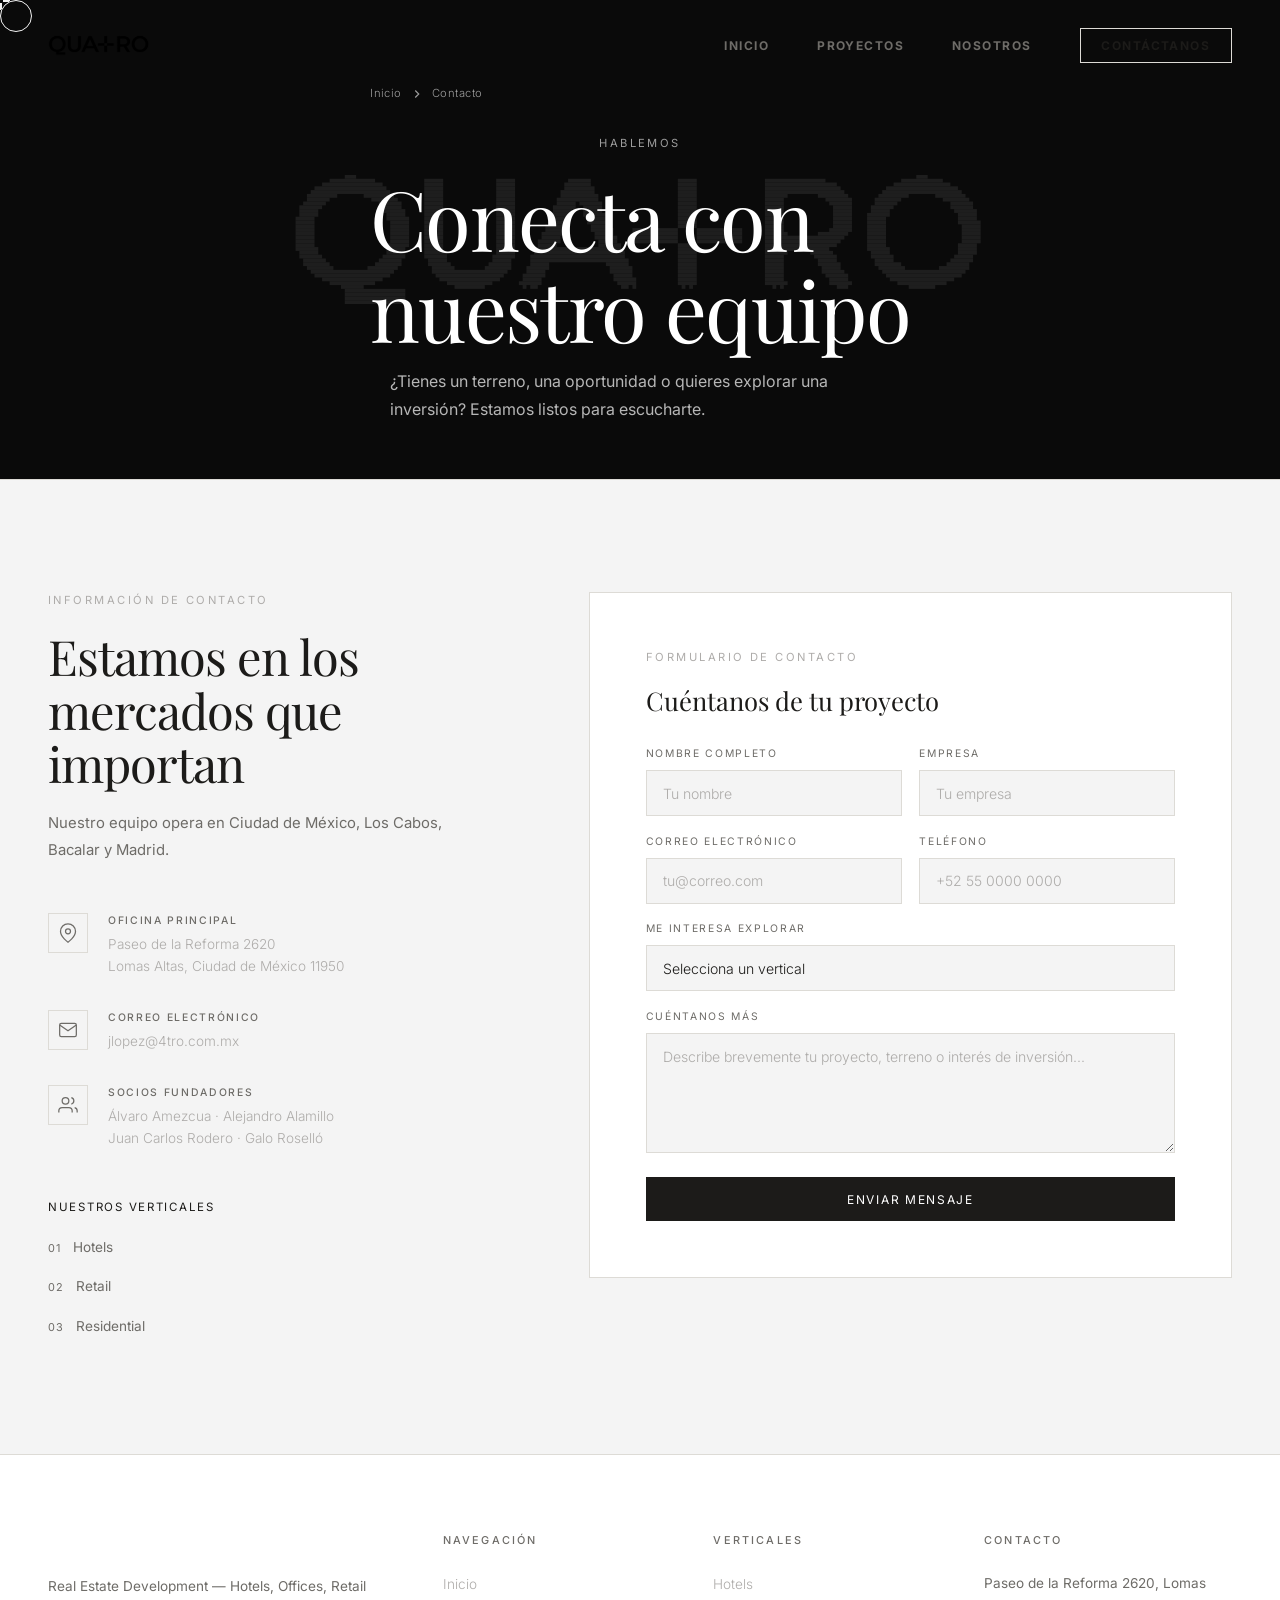
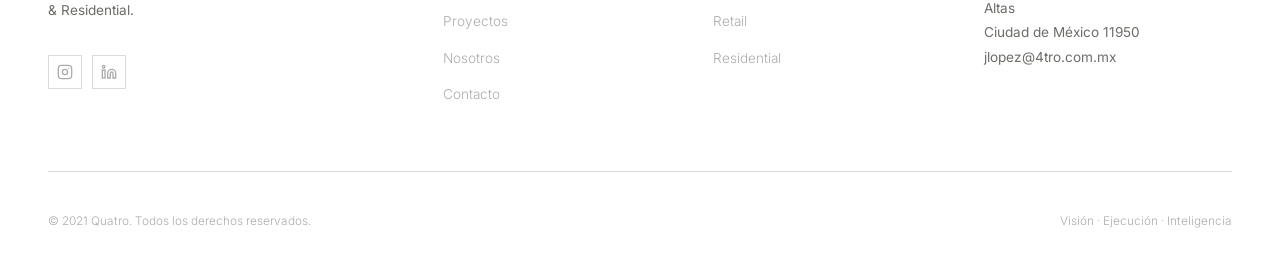
==== contacto.html @ 87e99433 "Footer: © Quatro (sin "Real Estate Development") y año 2021 Co-Authored-By: Claude Sonnet 5 <noreply" ====
<!DOCTYPE html>
<html lang="es">
<head>
  <meta charset="UTF-8" />
  <meta name="viewport" content="width=device-width, initial-scale=1.0" />
  <title>Contacto | Quatro Real Estate Development</title>
  <meta name="description" content="Conecta con el equipo de Quatro para explorar oportunidades de inversión y desarrollo." />
  <link rel="preconnect" href="https://fonts.googleapis.com" />
  <link rel="preconnect" href="https://fonts.gstatic.com" crossorigin />
  <link href="https://fonts.googleapis.com/css2?family=Playfair+Display:ital,wght@0,400;0,700;1,400;1,700&family=Inter:wght@300;400;500;600&display=swap" rel="stylesheet" />
  <link rel="stylesheet" href="css/styles.css" />
</head>
<body>
  <div id="cursor-dot"></div>
  <div id="cursor-ring"></div>
  <div class="progress-bar"></div>

  <nav class="navbar scrolled">
    <div class="container">
      <a href="index.html" class="nav-logo"><img src="images/logo.png" alt="Quatro" class="logo-img" /></a>
      <ul class="nav-links">
        <li><a href="index.html">Inicio</a></li>
        <li><a href="proyectos.html">Proyectos</a></li>
        <li><a href="nosotros.html">Nosotros</a></li>
        <li><a href="contacto.html" class="nav-cta active">Contáctanos</a></li>
      </ul>
      <button class="hamburger" aria-label="Menú"><span></span><span></span><span></span></button>
    </div>
  </nav>

  <div class="page-hero" style="position:relative;padding:0;min-height:480px;display:flex;align-items:flex-end;background:#0a0a0a;">
    <div style="position:absolute;inset:0;z-index:0;display:flex;align-items:center;justify-content:center;">
      <img src="images/logo-vector.svg" alt="" style="width:clamp(18rem,55vw,72rem);height:auto;opacity:0.08;filter:invert(1);" />
    </div>
    <div class="container" style="position:relative;z-index:1;padding-bottom:3.5rem;">
      <div class="breadcrumb">
        <a href="index.html" style="color:rgba(255,255,255,0.6)">Inicio</a>
        <svg width="14" height="14" fill="none" stroke="rgba(255,255,255,0.6)" stroke-width="2" viewBox="0 0 24 24"><polyline points="9 18 15 12 9 6"/></svg>
        <span style="color:rgba(255,255,255,0.6)">Contacto</span>
      </div>
      <span class="section-label" style="display:flex;justify-content:center;color:rgba(255,255,255,0.6)">Hablemos</span>
      <h1 style="color:#fff;">Conecta con<br>nuestro equipo</h1>
      <p style="max-width:500px;margin:0 auto;color:rgba(255,255,255,0.7);">¿Tienes un terreno, una oportunidad o quieres explorar una inversión? Estamos listos para escucharte.</p>
    </div>
  </div>

  <section class="section-pad">
    <div class="container">
      <div class="contact-layout">

        <div class="contact-info reveal-left">
          <span class="section-label">Información de contacto</span>
          <h2>Estamos en los<br>mercados que importan</h2>
          <p>Nuestro equipo opera en Ciudad de México, Los Cabos, Bacalar y Madrid.</p>

          <div class="contact-items">
            <div class="contact-item">
              <div class="contact-icon">
                <svg width="20" height="20" fill="none" stroke="currentColor" stroke-width="1.5" viewBox="0 0 24 24"><path d="M21 10c0 7-9 13-9 13s-9-6-9-13a9 9 0 0118 0z"/><circle cx="12" cy="10" r="3"/></svg>
              </div>
              <div>
                <h5>Oficina principal</h5>
                <p>Paseo de la Reforma 2620<br>Lomas Altas, Ciudad de México 11950</p>
              </div>
            </div>
            <div class="contact-item">
              <div class="contact-icon">
                <svg width="20" height="20" fill="none" stroke="currentColor" stroke-width="1.5" viewBox="0 0 24 24"><path d="M4 4h16c1.1 0 2 .9 2 2v12c0 1.1-.9 2-2 2H4c-1.1 0-2-.9-2-2V6c0-1.1.9-2 2-2z"/><polyline points="22,6 12,13 2,6"/></svg>
              </div>
              <div>
                <h5>Correo electrónico</h5>
                <p>jlopez@4tro.com.mx</p>
              </div>
            </div>
            <div class="contact-item">
              <div class="contact-icon">
                <svg width="20" height="20" fill="none" stroke="currentColor" stroke-width="1.5" viewBox="0 0 24 24"><path d="M17 21v-2a4 4 0 00-4-4H5a4 4 0 00-4 4v2"/><circle cx="9" cy="7" r="4"/><path d="M23 21v-2a4 4 0 00-3-3.87"/><path d="M16 3.13a4 4 0 010 7.75"/></svg>
              </div>
              <div>
                <h5>Socios fundadores</h5>
                <p>Álvaro Amezcua · Alejandro Alamillo<br>Juan Carlos Rodero · Galo Roselló</p>
              </div>
            </div>
          </div>

          <div style="margin-top:3rem;">
            <p style="font-size:0.72rem;letter-spacing:0.15em;text-transform:uppercase;color:var(--gold);margin-bottom:1rem;">Nuestros verticales</p>
            <div style="display:flex;flex-direction:column;gap:0.5rem;">
              <div style="font-size:0.85rem;color:var(--text-2);padding:0.3rem 0;"><span style="color:var(--gold);font-size:0.68rem;letter-spacing:0.1em;text-transform:uppercase;margin-right:0.75rem;">01</span>Hotels</div>
              <div style="font-size:0.85rem;color:var(--text-2);padding:0.3rem 0;"><span style="color:var(--gold);font-size:0.68rem;letter-spacing:0.1em;text-transform:uppercase;margin-right:0.75rem;">02</span>Retail</div>
              <div style="font-size:0.85rem;color:var(--text-2);padding:0.3rem 0;"><span style="color:var(--gold);font-size:0.68rem;letter-spacing:0.1em;text-transform:uppercase;margin-right:0.75rem;">03</span>Residential</div>
            </div>
          </div>
        </div>

        <div class="contact-form-wrap reveal">
          <span class="section-label">Formulario de contacto</span>
          <h3 style="margin-bottom:2rem;">Cuéntanos de tu proyecto</h3>
          <form id="contactForm">
            <div class="form-grid">
              <div class="form-group">
                <label for="nombre">Nombre completo</label>
                <input type="text" id="nombre" name="nombre" placeholder="Tu nombre" required />
              </div>
              <div class="form-group">
                <label for="empresa">Empresa</label>
                <input type="text" id="empresa" name="empresa" placeholder="Tu empresa" />
              </div>
              <div class="form-group">
                <label for="email">Correo electrónico</label>
                <input type="email" id="email" name="email" placeholder="tu@correo.com" required />
              </div>
              <div class="form-group">
                <label for="telefono">Teléfono</label>
                <input type="tel" id="telefono" name="telefono" placeholder="+52 55 0000 0000" />
              </div>
              <div class="form-group full">
                <label for="interes">Me interesa explorar</label>
                <select id="interes" name="interes">
                  <option value="" disabled selected>Selecciona un vertical</option>
                  <option value="hotels">Hotels</option>
                  <option value="offices">Offices</option>
                  <option value="retail">Retail</option>
                  <option value="residential">Residential</option>
                  <option value="inversion">Inversión / Co-inversión</option>
                  <option value="terreno">Tengo un terreno</option>
                  <option value="otro">Otro</option>
                </select>
              </div>
              <div class="form-group full">
                <label for="mensaje">Cuéntanos más</label>
                <textarea id="mensaje" name="mensaje" placeholder="Describe brevemente tu proyecto, terreno o interés de inversión..." rows="5"></textarea>
              </div>
            </div>
            <div class="form-submit">
              <button type="submit" class="btn btn-primary" style="width:100%;justify-content:center;display:flex;">Enviar mensaje</button>
            </div>
            <div class="success-msg">✓ Mensaje enviado. Nuestro equipo te contactará pronto.</div>
          </form>
        </div>

      </div>
    </div>
  </section>

  <footer class="footer">
    <div class="container">
      <div class="footer-grid">
        <div class="footer-brand">
          <div class="nav-logo"><img src="images/logo.png" alt="Quatro" class="logo-img logo-img--footer" /></div>
          <p>Real Estate Development — Hotels, Offices, Retail &amp; Residential.</p>
          <div class="footer-social">
            <a href="#" class="social-btn" aria-label="Instagram"><svg width="16" height="16" fill="none" stroke="currentColor" stroke-width="2" viewBox="0 0 24 24"><rect x="2" y="2" width="20" height="20" rx="5"/><circle cx="12" cy="12" r="4"/><circle cx="17.5" cy="6.5" r="1" fill="currentColor" stroke="none"/></svg></a>
            <a href="#" class="social-btn" aria-label="LinkedIn"><svg width="16" height="16" fill="none" stroke="currentColor" stroke-width="2" viewBox="0 0 24 24"><path d="M16 8a6 6 0 016 6v7h-4v-7a2 2 0 00-4 0v7h-4v-7a6 6 0 016-6z"/><rect x="2" y="9" width="4" height="12"/><circle cx="4" cy="4" r="2"/></svg></a>
          </div>
        </div>
        <div class="footer-col">
          <h4>Navegación</h4>
          <ul>
            <li><a href="index.html">Inicio</a></li>
            <li><a href="proyectos.html">Proyectos</a></li>
            <li><a href="nosotros.html">Nosotros</a></li>
            <li><a href="contacto.html">Contacto</a></li>
          </ul>
        </div>
        <div class="footer-col">
          <h4>Verticales</h4>
          <ul>
            <li><a href="proyectos.html">Hotels</a></li>
            <li><a href="proyectos.html">Retail</a></li>
            <li><a href="proyectos.html">Residential</a></li>
          </ul>
        </div>
        <div class="footer-col">
          <h4>Contacto</h4>
          <p style="font-size:0.85rem;color:var(--text-2);line-height:1.8;">Paseo de la Reforma 2620, Lomas Altas<br>Ciudad de México 11950<br>jlopez@4tro.com.mx</p>
        </div>
      </div>
      <div class="footer-bottom">
        <span>© 2021 Quatro. Todos los derechos reservados.</span>
        <span>Visión · Ejecución · Inteligencia</span>
      </div>
    </div>
  </footer>

  <script src="js/main.js?v=1782406433"></script>
</body>
</html>
---- css/styles.css ----
/* ===== RESET ===== */
*, *::before, *::after { box-sizing: border-box; margin: 0; padding: 0; }
html { scroll-behavior: smooth; font-size: 16px; }

:root {
  --bg:       #F4F4F4;
  --bg-2:     #EBEBEB;
  --bg-3:     #E0E0E0;
  --text:     #1C1B19;
  --text-2:   #6E6C68;
  --text-3:   #AEACAA;
  --accent:   #1C1B19;
  --border:   #DDDBD6;
  --white:    #FFFFFF;
  --black:    #111110;
  --font-s:   'Inter', system-ui, sans-serif;
  --font-h:   'Playfair Display', Georgia, serif;
  --ease:     cubic-bezier(0.16, 1, 0.3, 1);
  --t:        0.6s;
}

body {
  font-family: var(--font-s);
  background: var(--bg);
  color: var(--text);
  line-height: 1.6;
  overflow-x: hidden;
  cursor: none;
}

a { color: inherit; text-decoration: none; }
img { max-width: 100%; display: block; object-fit: cover; }
ul { list-style: none; }
button { cursor: none; font-family: var(--font-s); }

/* ===== CUSTOM CURSOR ===== */
#cursor-dot {
  position: fixed; z-index: 10001; pointer-events: none;
  width: 20px; height: 20px; border-radius: 0;
  background: transparent;
  mix-blend-mode: difference;
  transform: translate(-50%,-50%);
  background-image: url("data:image/svg+xml,%3Csvg xmlns='http://www.w3.org/2000/svg' viewBox='0 0 20 20'%3E%3Crect x='8' y='0' width='4' height='7' fill='white'/%3E%3Crect x='8' y='13' width='4' height='7' fill='white'/%3E%3Crect x='0' y='8' width='7' height='4' fill='white'/%3E%3Crect x='13' y='8' width='7' height='4' fill='white'/%3E%3C/svg%3E");
  background-size: 100% 100%;
  transition: width 0.3s var(--ease), height 0.3s var(--ease);
}
#cursor-ring {
  position: fixed; z-index: 10000; pointer-events: none;
  width: 32px; height: 32px; border-radius: 50%;
  border: 1px solid #fff;
  mix-blend-mode: difference;
  transform: translate(-50%,-50%);
  transition: width 0.4s var(--ease), height 0.4s var(--ease), opacity 0.3s;
}
#cursor-ring.expand { width: 52px; height: 52px; opacity: 0.5; }

/* ===== TYPOGRAPHY ===== */
h1,h2,h3,h4 {
  font-family: var(--font-h);
  font-weight: 400;
  line-height: 1.1;
}
h1 { font-size: clamp(2.8rem, 6.5vw, 6rem); letter-spacing: -0.02em; }
h2 { font-size: clamp(1.9rem, 3.8vw, 3.2rem); letter-spacing: -0.02em; }
h3 { font-size: clamp(1.2rem, 2.2vw, 1.8rem); }
h4 { font-size: 1.1rem; }

.section-label {
  display: block;
  font-size: 0.7rem; font-weight: 400;
  letter-spacing: 0.22em; text-transform: uppercase;
  color: var(--text-3);
  margin-bottom: 1.2rem;
}

/* ===== LAYOUT ===== */
.container { max-width: 1320px; margin: 0 auto; padding: 0 3rem; }

/* ===== SCROLL REVEAL ===== */
.reveal {
  opacity: 0; transform: translateY(32px);
  transition: opacity 1s var(--ease), transform 1s var(--ease);
}
.reveal.visible { opacity: 1; transform: none; }
.reveal-delay-1 { transition-delay: 0.12s; }
.reveal-delay-2 { transition-delay: 0.22s; }
.reveal-delay-3 { transition-delay: 0.32s; }
.reveal-delay-4 { transition-delay: 0.44s; }
.reveal-left {
  opacity: 0; transform: translateX(-32px);
  transition: opacity 1s var(--ease), transform 1s var(--ease);
}
.reveal-left.visible { opacity: 1; transform: none; }

/* ===== PROGRESS BAR ===== */
.progress-bar {
  position: fixed; top: 0; left: 0; right: 0; z-index: 9997;
  height: 1px; background: var(--text-3);
  transform-origin: left; transform: scaleX(0);
  transition: transform 0.1s;
}

/* ===== BUTTONS ===== */
.btn {
  display: inline-flex; align-items: center; gap: 0.6rem;
  padding: 0.85rem 2rem; font-size: 0.75rem; font-weight: 400;
  letter-spacing: 0.14em; text-transform: uppercase;
  border: 1px solid transparent; transition: all 0.35s var(--ease);
  position: relative; overflow: hidden;
}
.btn::before {
  content: ''; position: absolute; inset: 0;
  background: var(--text); transform: translateY(101%);
  transition: transform 0.4s var(--ease);
}
.btn span, .btn svg { position: relative; z-index: 1; }

.btn-primary {
  background: var(--text); color: var(--white);
  border-color: var(--text);
}
.btn-primary::before { background: var(--black); }
.btn-primary:hover { color: var(--white); }
.btn-primary:hover::before { transform: translateY(0); }

.btn-outline {
  background: transparent; color: var(--text);
  border-color: var(--border);
}
.btn-outline::before { background: var(--text); }
.btn-outline:hover { color: var(--white); border-color: var(--text); }
.btn-outline:hover::before { transform: translateY(0); }

.btn-ghost {
  background: transparent; color: var(--text-2);
  border: none; padding: 0; letter-spacing: 0.08em;
}
.btn-ghost::before { display: none; }
.btn-ghost:hover { color: var(--text); }

.btn-white {
  background: var(--white); color: var(--text); border-color: var(--white);
}
.btn-white::before { background: var(--bg-2); }
.btn-white:hover { color: var(--text); }
.btn-white:hover::before { transform: translateY(0); }

.btn-outline-white {
  background: transparent; color: var(--white);
  border: 1px solid rgba(255,255,255,0.25);
}
.btn-outline-white::before { background: rgba(255,255,255,0.08); }
.btn-outline-white:hover { color: var(--white); }
.btn-outline-white:hover::before { transform: translateY(0); }

/* ===== NAVBAR ===== */
.navbar {
  position: fixed; top: 0; left: 0; right: 0; z-index: 1000;
  padding: 2rem 0;
  transition: padding 0.4s var(--ease), background 0.4s, border-color 0.4s;
  border-bottom: 1px solid transparent;
}
.navbar.scrolled {
  padding: 1.1rem 0;
  background: rgba(245,244,242,0.94);
  backdrop-filter: blur(24px);
  -webkit-backdrop-filter: blur(24px);
  border-bottom-color: var(--border);
}
.navbar .container { display: flex; align-items: center; justify-content: space-between; }

.nav-logo {
  font-family: var(--font-h);
  font-size: 1.35rem; font-weight: 400;
  letter-spacing: 0.12em; color: var(--text);
}
.nav-logo span { font-weight: 300; }
.logo-img { height: 22px; width: auto; display: block; }
.logo-img--footer { filter: invert(1); height: 20px; }

.nav-links { display: flex; align-items: center; gap: 3rem; }
.nav-links a {
  font-size: 0.75rem; font-weight: 700; letter-spacing: 0.12em;
  text-transform: uppercase; color: var(--text-2);
  transition: color 0.3s; position: relative;
}
.nav-links a::after {
  content: ''; position: absolute; bottom: -3px; left: 0;
  width: 0; height: 1px; background: var(--text);
  transition: width 0.35s var(--ease);
}
.nav-links a:hover, .nav-links a.active { color: var(--text); }
.nav-links a:hover::after, .nav-links a.active::after { width: 100%; }

.nav-cta {
  font-size: 0.7rem; font-weight: 400; letter-spacing: 0.14em;
  text-transform: uppercase; color: var(--text);
  border: 1px solid var(--border); padding: 0.55rem 1.3rem;
  transition: all 0.3s var(--ease);
}
.nav-cta:hover { background: var(--text); color: var(--white); border-color: var(--text); }
.nav-cta::after { display: none; }

.hamburger { display: none; flex-direction: column; gap: 5px; cursor: none; padding: 4px; background: none; border: none; }
.hamburger span { display: block; width: 22px; height: 1px; background: var(--text); transition: 0.3s; }
.hamburger.open span:nth-child(1) { transform: translateY(6px) rotate(45deg); }
.hamburger.open span:nth-child(2) { opacity: 0; }
.hamburger.open span:nth-child(3) { transform: translateY(-6px) rotate(-45deg); }

/* ===== HERO ===== */
.hero {
  min-height: 100vh; position: relative; overflow: hidden;
  display: flex; align-items: flex-end;
  padding-bottom: 5rem;
}
.hero-media {
  position: absolute; inset: 0; z-index: 0;
}
.hero-media img {
  width: 100%; height: 100%; object-fit: cover;
  transform: scale(1.05);
}
.hero-overlay {
  position: absolute; inset: 0; z-index: 1;
  background: linear-gradient(
    to bottom,
    rgba(245,244,242,0.1) 0%,
    rgba(245,244,242,0.45) 55%,
    rgba(245,244,242,0.96) 100%
  );
}
.hero-content {
  position: relative; z-index: 2;
  padding-top: 9rem;
}
.hero-label {
  font-size: 0.7rem; letter-spacing: 0.22em; text-transform: uppercase;
  color: var(--text-2); margin-bottom: 2rem; display: block;
}
.hero-title { max-width: 880px; margin-bottom: 2rem; }
.hero-title em { font-style: italic; font-weight: 300; color: var(--text-2); }
.hero-sub { color: var(--text-2); font-size: 0.92rem; margin-bottom: 2.5rem; line-height: 1.7; }
.hero-actions { display: flex; gap: 1rem; }

.hero-scroll-hint {
  position: absolute; bottom: 2.5rem; left: 50%; transform: translateX(-50%);
  z-index: 2; display: flex; flex-direction: column; align-items: center; gap: 0.6rem;
  color: var(--text-3); font-size: 0.62rem; letter-spacing: 0.2em; text-transform: uppercase;
}
.scroll-line {
  width: 1px; height: 44px;
  background: linear-gradient(to bottom, var(--text-3), transparent);
  animation: scrollPulse 2.5s ease-in-out infinite;
}
@keyframes scrollPulse {
  0%,100% { opacity:1; transform: scaleY(1) translateY(0); transform-origin: top; }
  50% { opacity:0.25; transform: scaleY(0.4) translateY(0); transform-origin: top; }
}

/* ===== STATS STRIP ===== */
.stats-strip {
  border-top: 1px solid var(--border);
  border-bottom: 1px solid var(--border);
  background: var(--white);
}
.stats-grid {
  display: grid; grid-template-columns: repeat(4,1fr);
}
.stat-block {
  padding: 2.75rem 2.5rem;
  border-right: 1px solid var(--border);
  transition: background 0.4s;
}
.stat-block:last-child { border-right: none; }
.stat-block:hover { background: var(--bg); }
.stat-num {
  font-family: var(--font-h);
  font-size: clamp(2.2rem, 3.5vw, 3.5rem);
  font-weight: 300; line-height: 1;
  color: var(--text); margin-bottom: 0.4rem;
  display: block;
}
.stat-label { font-size: 0.72rem; color: var(--text-3); letter-spacing: 0.06em; font-weight: 300; }

/* ===== SECTION HELPERS ===== */
.section-pad { padding: 7rem 0; }
.section-dark { background: var(--black); }
.section-dark .section-label { color: rgba(255,255,255,0.3); }
.section-dark h2 { color: var(--white); }
.section-dark p { color: rgba(255,255,255,0.55); }
.section-header { margin-bottom: 4.5rem; }
.section-header h2 { margin-top: 0.5rem; }
.section-header p { color: var(--text-2); max-width: 500px; margin-top: 1rem; font-size: 0.95rem; line-height: 1.75; }

/* ===== PROJECT FEATURED ===== */
.project-featured {
  display: grid; grid-template-columns: 1fr 1fr;
  border: 1px solid var(--border);
}
.project-featured-img {
  aspect-ratio: 4/3; overflow: hidden;
}
.project-featured-img img {
  width: 100%; height: 100%; object-fit: cover;
  transition: transform 0.9s var(--ease);
}
.project-featured:hover .project-featured-img img { transform: scale(1.04); }
.project-featured-info {
  padding: 4rem; background: var(--white);
  display: flex; flex-direction: column; justify-content: space-between;
}

/* ===== PROJECT GRID ===== */
.project-grid {
  display: grid; grid-template-columns: repeat(3,1fr);
  gap: 1px; background: var(--border);
  margin-top: 1px;
}
.project-card { overflow: hidden; background: var(--white); }
.project-card-img { overflow: hidden; aspect-ratio: 4/3; }
.project-card-img img {
  width: 100%; height: 100%; object-fit: cover;
  transition: transform 0.7s var(--ease);
  filter: brightness(0.95);
}
.project-card:hover .project-card-img img { transform: scale(1.06); filter: brightness(1); }
.project-card-info {
  padding: 1.5rem 1.75rem; border-top: 1px solid var(--border); background: var(--white);
}
.project-card-info h4 { font-size: 1rem; margin-bottom: 0.3rem; font-weight: 400; }
.project-card-info p { color: var(--text-2); font-size: 0.82rem; line-height: 1.6; margin-top: 0.3rem; }

/* ===== PROJ TAGS & META ===== */
.proj-tag {
  display: inline-block;
  font-size: 0.62rem; letter-spacing: 0.16em; text-transform: uppercase;
  color: var(--text-3); margin-bottom: 0.6rem;
}
.proj-meta {
  display: flex; align-items: center; gap: 0.5rem;
  font-size: 0.78rem; color: var(--text-3); margin-top: 0.75rem;
  font-weight: 300;
}

/* ===== LEGACY LAYOUT ===== */
.legacy-layout {
  display: grid; grid-template-columns: 1fr 1fr; gap: 7rem; align-items: center;
}
.legacy-text .section-label { margin-bottom: 1rem; }
.legacy-text h2 { margin-bottom: 1.75rem; }
.legacy-text p { color: var(--text-2); line-height: 1.85; font-size: 0.95rem; }
.legacy-image img { width: 100%; aspect-ratio: 4/3; object-fit: cover; }

/* ===== LEGACY CARDS (projects page) ===== */
.legacy-cards {
  display: grid; grid-template-columns: repeat(3,1fr);
  gap: 1px; background: rgba(255,255,255,0.06); margin-top: 4rem;
}
.legacy-card {
  background: var(--black); padding: 3rem 2.5rem;
  display: flex; gap: 2rem;
  transition: background 0.3s;
}
.legacy-card:hover { background: #191816; }
.legacy-card-num {
  font-family: var(--font-h); font-size: 3rem; font-weight: 300;
  color: rgba(255,255,255,0.12); line-height: 1; flex-shrink: 0;
}
.legacy-card-info h4 { color: var(--white); font-size: 1rem; margin-bottom: 0.4rem; font-weight: 400; }
.legacy-card-info p { color: rgba(255,255,255,0.45); font-size: 0.82rem; line-height: 1.7; }

/* ===== PILLARS ===== */
.pillars-grid { display: grid; grid-template-columns: repeat(3,1fr); gap: 1px; background: rgba(255,255,255,0.07); }
.pillar-card {
  padding: 2.75rem 2rem; background: var(--black);
  transition: background 0.3s;
  display: flex; flex-direction: column;
}
.pillar-card--img { padding: 0; overflow: hidden; }
.pillar-card--img .pillar-img { height: 200px; overflow: hidden; flex-shrink: 0; }
.pillar-card--img .pillar-img img { width: 100%; height: 100%; object-fit: cover; filter: brightness(0.75); display: block; }
.pillar-card--img .pillar-body { padding: 2rem 2rem 1.5rem; display: flex; flex-direction: column; flex: 1; }
.pillar-card:hover { background: #181715; }
.pillar-num {
  font-family: var(--font-h); font-size: 0.72rem;
  color: rgba(255,255,255,0.28); margin-bottom: 2rem;
  letter-spacing: 0.1em; font-weight: 300;
}
.pillar-card h3 { font-size: 1.1rem; margin-bottom: 0.75rem; color: var(--white); font-weight: 400; }
.pillar-card p { color: rgba(255,255,255,0.45); font-size: 0.85rem; line-height: 1.75; }
.pillar-arrow { color: rgba(255,255,255,0.2); font-size: 1rem; margin-top: auto; padding-top: 2rem; }
.pillar-project-name { font-size: 0.78rem; color: rgba(255,255,255,0.4); margin-bottom: 0.5rem; letter-spacing: 0.04em; }

/* ===== CTA SECTION ===== */
.cta-section {
  background: var(--text); padding: 8rem 0;
  position: relative; overflow: hidden;
}
.cta-watermark {
  position: absolute; top: 50%; left: 50%; transform: translate(-50%,-50%);
  pointer-events: none; line-height: 0;
}
.cta-watermark img {
  width: clamp(22rem, 70vw, 90rem); height: auto;
  opacity: 0.07; filter: invert(1);
}

/* ===== FOOTER ===== */
footer { background: var(--white); border-top: 1px solid var(--border); padding: 5rem 0 3rem; }
.footer-grid {
  display: grid; grid-template-columns: 1.6fr 1fr 1fr 1.2fr;
  gap: 4rem; padding-bottom: 4rem; border-bottom: 1px solid var(--border); margin-bottom: 2.5rem;
}
.footer-brand .nav-logo { margin-bottom: 1.25rem; display: block; }
.footer-brand p { color: var(--text-2); font-size: 0.85rem; line-height: 1.75; }
.footer-social { display: flex; gap: 0.6rem; margin-top: 2rem; }
.social-btn {
  width: 34px; height: 34px; border: 1px solid var(--border);
  display: flex; align-items: center; justify-content: center;
  color: var(--text-3); transition: all 0.3s; text-decoration: none;
}
.social-btn:hover { border-color: var(--text); color: var(--text); }
.footer-col h4 {
  font-size: 0.68rem; letter-spacing: 0.2em; text-transform: uppercase;
  color: var(--text-2); margin-bottom: 1.5rem; font-family: var(--font-s); font-weight: 500;
}
.footer-col ul { display: flex; flex-direction: column; gap: 0.7rem; }
.footer-col ul a { font-size: 0.85rem; color: var(--text-3); transition: color 0.25s; font-weight: 300; }
.footer-col ul a:hover { color: var(--text); }
.footer-bottom {
  display: flex; justify-content: space-between; align-items: center;
  font-size: 0.74rem; color: var(--text-3); font-weight: 300;
}

/* ===== PAGE HERO (inner pages) ===== */
.page-hero {
  padding: 11rem 0 5.5rem;
  background: var(--bg); position: relative; overflow: hidden;
  border-bottom: 1px solid var(--border);
}
.page-hero::before {
  content: attr(data-title);
  position: absolute; right: 2rem; bottom: -0.8rem;
  font-family: var(--font-h); font-size: 13vw; font-weight: 300;
  color: var(--border); white-space: nowrap; pointer-events: none;
  line-height: 1; letter-spacing: -0.03em;
}
.page-hero h1 { max-width: 700px; margin-bottom: 0.75rem; }
.page-hero p { color: var(--text-2); font-size: 1rem; max-width: 480px; margin-top: 1.25rem; line-height: 1.75; }
.breadcrumb {
  display: flex; align-items: center; gap: 0.5rem;
  font-size: 0.7rem; color: var(--text-3); margin-bottom: 2rem; letter-spacing: 0.04em; font-weight: 300;
}
.breadcrumb a { color: var(--text-2); }
.breadcrumb a:hover { color: var(--text); }

/* ===== FILTER BAR ===== */
.filter-bar { padding: 1.75rem 0; border-bottom: 1px solid var(--border); background: var(--white); }
.filter-btn {
  padding: 0.4rem 1rem; border: none;
  background: transparent; color: var(--text-3);
  font-size: 0.7rem; letter-spacing: 0.14em; text-transform: uppercase;
  transition: all 0.3s; font-family: var(--font-s); cursor: none; font-weight: 400;
}
.filter-btn:hover { color: var(--text-2); }
.filter-btn.active { color: var(--text); border-bottom: 1px solid var(--text); }

/* ===== PROJECT ROW (projects page) ===== */
.proj-row {
  display: grid; grid-template-columns: 1fr 1fr; gap: 6rem;
  align-items: center; padding: 6rem 0; border-bottom: 1px solid var(--border);
}
.proj-row:last-child { border-bottom: none; }
.proj-row-reverse { direction: rtl; }
.proj-row-reverse > * { direction: ltr; }
.proj-row-img { overflow: hidden; }
.proj-row-img img { width: 100%; aspect-ratio: 4/3; object-fit: cover; transition: transform 0.9s var(--ease); }
.proj-row:hover .proj-row-img img { transform: scale(1.03); }
.proj-row-info h2 { margin-bottom: 1rem; }
.proj-row-info p { color: var(--text-2); line-height: 1.85; font-size: 0.93rem; }

/* ===== PROJECT ENTRY LIST (new scroll layout) ===== */
.projects-list { display: flex; flex-direction: column; }
.project-entry {
  display: grid; grid-template-columns: 1fr 1fr;
  min-height: 520px; cursor: pointer; position: relative;
  overflow: hidden;
  border-bottom: 1px solid var(--border);
  transition: background 0.4s;
}
.project-entry:nth-child(even) { direction: rtl; }
.project-entry:nth-child(even) > * { direction: ltr; }
.project-entry-img {
  overflow: hidden; position: relative;
}
.project-entry-img img {
  width: 100%; height: 100%; object-fit: cover;
  transition: transform 1s var(--ease), filter 0.6s;
  filter: brightness(0.93);
}
.project-entry:hover .project-entry-img img { transform: scale(1.05); filter: brightness(1); }
.project-entry-overlay {
  position: absolute; inset: 0;
  background: rgba(28,27,25,0); transition: background 0.4s;
  display: flex; align-items: flex-end; padding: 2.5rem;
}
.project-entry:hover .project-entry-overlay { background: rgba(28,27,25,0.18); }
.project-entry-num {
  position: absolute; top: 1.75rem; left: 2rem;
  font-family: var(--font-h); font-size: 0.7rem; font-weight: 300;
  color: rgba(255,255,255,0.55); letter-spacing: 0.12em; z-index: 2;
}
.project-entry-info {
  display: flex; flex-direction: column; justify-content: center;
  padding: 4rem 5rem; background: var(--white);
  transition: background 0.3s;
}
.project-entry:hover .project-entry-info { background: var(--bg); }
.project-entry-info h2 {
  font-size: clamp(1.6rem, 2.8vw, 2.6rem);
  margin: 0.5rem 0 1.1rem; font-weight: 400;
}
.project-entry-info p { color: var(--text-2); font-size: 0.9rem; line-height: 1.8; max-width: 380px; }
.project-entry-cta {
  margin-top: 2rem; display: inline-flex; align-items: center; gap: 0.6rem;
  font-size: 0.68rem; letter-spacing: 0.18em; text-transform: uppercase;
  color: var(--text-2); transition: color 0.3s; background: none; border: none;
  font-family: var(--font-s); cursor: none; padding: 0;
}
.project-entry-cta::after {
  content: '→'; transition: transform 0.3s var(--ease);
}
.project-entry:hover .project-entry-cta { color: var(--text); }
.project-entry:hover .project-entry-cta::after { transform: translateX(5px); }

/* ===== PROJECT DETAIL MODAL ===== */
.project-modal {
  position: fixed; inset: 0; z-index: 10000;
  background: rgba(12,11,10,0.0);
  display: flex; align-items: stretch;
  opacity: 0; pointer-events: none;
  transition: opacity 0.4s var(--ease), background 0.4s;
}
.project-modal.open {
  opacity: 1; pointer-events: all;
  background: rgba(12,11,10,0.88);
}
.project-modal-inner {
  position: relative; margin: auto;
  background: var(--white); width: min(1180px, 95vw);
  max-height: 92vh; overflow: hidden;
  display: grid; grid-template-columns: 1.1fr 1fr;
  transform: translateY(24px); transition: transform 0.45s var(--ease);
}
.project-modal.open .project-modal-inner { transform: translateY(0); }
.pm-close {
  position: absolute; top: 1.5rem; right: 1.75rem; z-index: 10;
  background: rgba(245,244,242,0.85); border: none;
  width: 38px; height: 38px; border-radius: 50%;
  display: flex; align-items: center; justify-content: center;
  font-size: 1rem; color: var(--text-2); cursor: none;
  transition: background 0.25s, color 0.25s; backdrop-filter: blur(8px);
}
.pm-close:hover { background: var(--text); color: var(--white); }
.pm-gallery-wrap {
  position: relative; overflow: hidden; background: var(--bg-3);
}
.pm-img {
  width: 100%; height: 100%; max-height: 92vh;
  object-fit: cover; display: block;
  transition: opacity 0.35s;
}
.pm-img.fading { opacity: 0; }
.pm-nav {
  position: absolute; top: 50%; transform: translateY(-50%);
  background: rgba(245,244,242,0.8); border: none;
  width: 42px; height: 42px;
  display: flex; align-items: center; justify-content: center;
  font-size: 1.2rem; color: var(--text); cursor: none;
  transition: background 0.2s; backdrop-filter: blur(6px);
}
.pm-nav:hover { background: var(--white); }
.pm-prev { left: 1rem; }
.pm-next { right: 1rem; }
.pm-dots {
  position: absolute; bottom: 1.25rem; left: 50%; transform: translateX(-50%);
  display: flex; gap: 0.4rem;
}
.pm-dot {
  width: 4px; height: 4px; border-radius: 50%;
  background: rgba(255,255,255,0.35); cursor: pointer;
  transition: all 0.25s;
}
.pm-dot.active { background: var(--white); width: 18px; border-radius: 2px; }
.pm-info {
  padding: 3.5rem 3.5rem 3rem; overflow-y: auto;
  display: flex; flex-direction: column; justify-content: center;
}
.pm-info h2 { font-size: clamp(1.6rem, 2.5vw, 2.4rem); margin: 0.4rem 0 1.25rem; font-weight: 400; }
.pm-info > p { color: var(--text-2); font-size: 0.9rem; line-height: 1.85; }
.pm-specs {
  margin-top: 2.5rem; display: grid; grid-template-columns: 1fr 1fr; gap: 1.5rem 2rem;
  padding-top: 2rem; border-top: 1px solid var(--border);
}
.pm-spec-label { font-size: 0.6rem; letter-spacing: 0.18em; text-transform: uppercase; color: var(--text-3); margin-bottom: 0.3rem; font-weight: 300; }
.pm-spec-val { font-size: 0.92rem; color: var(--text); font-weight: 300; }

/* ===== FOUNDERS ===== */
.founders-grid { display: grid; grid-template-columns: repeat(2,1fr); gap: 1px; background: var(--border); margin-top: 4rem; }
.founder-card {
  background: var(--white); padding: 3rem 2.75rem;
  display: flex; gap: 2rem; align-items: flex-start;
  transition: background 0.3s;
}
.founder-card:hover { background: var(--bg); }
.founder-avatar { width: 68px; height: 68px; border-radius: 50%; overflow: hidden; flex-shrink: 0; border: 1px solid var(--border); }
.founder-avatar img { width: 100%; height: 100%; object-fit: cover; }
.founder-info h3 { font-size: 1.1rem; margin-bottom: 0.2rem; font-weight: 400; }
.founder-role { font-size: 0.65rem; color: var(--text-3); letter-spacing: 0.15em; text-transform: uppercase; margin-bottom: 0.75rem; display: block; font-weight: 400; }
.founder-info p { color: var(--text-2); font-size: 0.83rem; line-height: 1.75; font-weight: 300; }

/* ===== MARKETS ===== */
.markets-grid { display: grid; grid-template-columns: repeat(3,1fr); gap: 2rem; margin-top: 4rem; }
.market-img { aspect-ratio: 3/2; overflow: hidden; margin-bottom: 1.25rem; }
.market-img img { width: 100%; height: 100%; object-fit: cover; transition: transform 0.7s var(--ease); }
.market-card:hover .market-img img { transform: scale(1.04); }
.market-card h4 { font-size: 1rem; margin-bottom: 0.35rem; font-weight: 400; }
.market-card p { color: var(--text-2); font-size: 0.82rem; line-height: 1.7; font-weight: 300; }

/* ===== CONTACT ===== */
.contact-layout { display: grid; grid-template-columns: 1fr 1.5fr; gap: 7rem; align-items: start; }
.contact-info h2 { margin-bottom: 1.25rem; }
.contact-info > p { color: var(--text-2); line-height: 1.85; font-size: 0.93rem; margin-bottom: 3rem; }
.contact-items { display: flex; flex-direction: column; gap: 2rem; }
.contact-item { display: flex; gap: 1.25rem; align-items: flex-start; }
.contact-icon {
  width: 40px; height: 40px; flex-shrink: 0;
  border: 1px solid var(--border); display: flex; align-items: center; justify-content: center;
  color: var(--text-2);
}
.contact-item h5 { font-size: 0.65rem; letter-spacing: 0.16em; text-transform: uppercase; color: var(--text-2); margin-bottom: 0.3rem; font-weight: 500; }
.contact-item p { color: var(--text-3); font-size: 0.85rem; font-weight: 300; }
.contact-form-wrap { background: var(--white); border: 1px solid var(--border); padding: 3.5rem; }
.contact-form-wrap h3 { font-size: 1.6rem; margin-bottom: 2rem; font-weight: 400; }
.form-grid { display: grid; grid-template-columns: 1fr 1fr; gap: 1.1rem; }
.form-group { display: flex; flex-direction: column; gap: 0.45rem; }
.form-group.full { grid-column: 1/-1; }
.form-group label { font-size: 0.65rem; letter-spacing: 0.16em; text-transform: uppercase; color: var(--text-2); font-weight: 400; }
.form-group input, .form-group select, .form-group textarea {
  background: var(--bg); border: 1px solid var(--border);
  color: var(--text); padding: 0.85rem 1rem;
  font-family: var(--font-s); font-size: 0.88rem; font-weight: 300;
  transition: border-color 0.3s; outline: none; width: 100%;
}
.form-group input::placeholder, .form-group textarea::placeholder { color: var(--text-3); }
.form-group input:focus, .form-group select:focus, .form-group textarea:focus { border-color: var(--text); background: var(--white); }
.form-group select { appearance: none; cursor: none; }
.form-group textarea { resize: vertical; min-height: 120px; }
.form-submit { margin-top: 1.5rem; }
.success-msg {
  display: none; margin-top: 1rem; padding: 0.9rem;
  background: rgba(90,158,111,0.08); border: 1px solid rgba(90,158,111,0.2);
  color: #5a9e6f; font-size: 0.82rem; text-align: center;
}
.success-msg.show { display: block; }

/* ===== GALLERY LIGHTBOX ===== */
.gallery-grid {
  display: grid; grid-template-columns: repeat(3,1fr); gap: 3px; margin-top: 2.5rem;
}
.gallery-grid .gallery-item:first-child { grid-column: span 2; grid-row: span 2; }
.gallery-item {
  overflow: hidden; position: relative; cursor: none;
  background: var(--bg-3);
}
.gallery-item img {
  width: 100%; height: 100%; min-height: 180px; object-fit: cover; display: block;
  transition: transform 0.8s var(--ease), filter 0.5s;
  filter: brightness(0.94);
}
.gallery-item:hover img { transform: scale(1.05); filter: brightness(1); }
.gallery-item-overlay {
  position: absolute; inset: 0;
  background: linear-gradient(to top, rgba(28,27,25,0.55) 0%, transparent 50%);
  opacity: 0; transition: opacity 0.4s;
  display: flex; align-items: flex-end; padding: 1.25rem;
}
.gallery-item:hover .gallery-item-overlay { opacity: 1; }
.gallery-item-overlay span { color: var(--white); font-size: 0.72rem; letter-spacing: 0.12em; text-transform: uppercase; }
.gallery-zoom-icon {
  position: absolute; top: 0.9rem; right: 0.9rem;
  width: 32px; height: 32px; background: rgba(255,255,255,0.12);
  backdrop-filter: blur(6px); border-radius: 50%;
  display: flex; align-items: center; justify-content: center;
  color: white; opacity: 0; transition: opacity 0.3s;
}
.gallery-item:hover .gallery-zoom-icon { opacity: 1; }

.lightbox {
  position: fixed; inset: 0; z-index: 9999;
  background: rgba(12,11,10,0.97);
  display: flex; align-items: center; justify-content: center;
  opacity: 0; pointer-events: none;
  transition: opacity 0.35s var(--ease);
}
.lightbox.open { opacity: 1; pointer-events: all; }
.lightbox-inner { position: relative; max-width: 1100px; width: 90vw; display: flex; flex-direction: column; align-items: center; }
.lightbox-img { max-height: 72vh; max-width: 100%; object-fit: contain; transform: scale(0.95); transition: transform 0.4s var(--ease); }
.lightbox.open .lightbox-img { transform: scale(1); }
.lightbox-caption { margin-top: 1.5rem; text-align: center; }
.lightbox-caption h4 { color: var(--white); font-size: 1rem; margin-bottom: 0.25rem; font-weight: 400; }
.lightbox-caption p { color: rgba(255,255,255,0.4); font-size: 0.78rem; }
.lightbox-close {
  position: absolute; top: -3rem; right: 0;
  background: none; border: none; color: rgba(255,255,255,0.5);
  font-size: 1.6rem; cursor: pointer; padding: 0.5rem; transition: color 0.2s; line-height: 1;
}
.lightbox-close:hover { color: var(--white); }
.lightbox-nav {
  position: absolute; top: 50%; transform: translateY(-50%);
  background: rgba(255,255,255,0.06); border: 1px solid rgba(255,255,255,0.1);
  color: var(--white); width: 44px; height: 44px;
  display: flex; align-items: center; justify-content: center;
  cursor: pointer; transition: background 0.2s; font-size: 1.1rem;
}
.lightbox-nav:hover { background: rgba(255,255,255,0.12); }
.lightbox-prev { left: -4rem; }
.lightbox-next { right: -4rem; }
.lightbox-dots { display: flex; gap: 0.4rem; margin-top: 1rem; }
.lightbox-dot {
  width: 4px; height: 4px; border-radius: 50%;
  background: rgba(255,255,255,0.2); cursor: pointer; transition: all 0.25s;
}
.lightbox-dot.active { background: var(--white); width: 18px; border-radius: 2px; }

/* ===== INTERACTIVE MAP ===== */
.map-section { background: var(--bg); padding: 7rem 0; }
.map-layout { display: grid; grid-template-columns: 1fr 1.4fr; gap: 8rem; align-items: start; }

/* Destination list — no boxes, no borders, pure typography */
.map-destinations { display: flex; flex-direction: column; gap: 0; }
.map-dest-item {
  display: flex; gap: 2rem; align-items: flex-start;
  padding: 2rem 0; cursor: pointer; position: relative;
  transition: opacity 0.3s;
}
.map-dest-item:not(.active) { opacity: 0.38; }
.map-dest-item:hover { opacity: 0.7; }
.map-dest-item.active { opacity: 1; }

.map-dest-num {
  font-family: var(--font-h); font-size: 0.72rem;
  color: var(--text-3); line-height: 2.2; flex-shrink: 0;
  letter-spacing: 0.1em; font-weight: 300;
  transition: color 0.3s;
}
.map-dest-item.active .map-dest-num { color: var(--text-2); }

.map-dest-info h4 {
  font-size: clamp(1.4rem, 2.5vw, 2rem);
  color: var(--text); font-weight: 300;
  line-height: 1.1; margin-bottom: 0.4rem;
  transition: all 0.3s;
}
.map-dest-info p { font-size: 0.82rem; color: var(--text-2); line-height: 1.65; font-weight: 300; }
.map-dest-tags { display: flex; gap: 0.75rem; flex-wrap: wrap; margin-top: 0.6rem; }
.map-dest-tag {
  font-size: 0.62rem; letter-spacing: 0.1em; text-transform: uppercase;
  color: var(--text-3); font-weight: 300;
}

/* Map visual — image only, no wrapper box */
.map-visual { position: sticky; top: 8rem; }
.map-svg-wrap { padding: 0; }
.map-svg-wrap svg { width: 100%; height: auto; }
.map-land { fill: var(--bg-3); stroke: var(--bg-3); stroke-width: 0.5; }
.map-pin { cursor: pointer; }
.map-pin circle.outer {
  fill: none; stroke: var(--text-3); stroke-width: 1; opacity: 0.35;
  animation: pinPulse 2.8s ease-in-out infinite;
}
.map-pin circle.inner { fill: var(--text-2); transition: fill 0.3s; }
.map-pin.active circle.outer { stroke: var(--text); opacity: 0.55; }
.map-pin.active circle.inner { fill: var(--text); }
.map-pin-label { font-size: 7px; fill: var(--text-3); font-family: var(--font-s); letter-spacing: 0.06em; }
.map-pin.active .map-pin-label { fill: var(--text-2); }
@keyframes pinPulse {
  0%,100% { r: 9; opacity: 0.3; }
  50% { r: 16; opacity: 0.08; }
}

/* Info text below map — no card, no box */
.map-info-card { margin-top: 2.5rem; display: none; }
.map-info-card.visible { display: block; }
.map-info-card .proj-tag { margin-bottom: 0.3rem; }
.map-info-card h4 { font-size: 1rem; margin-bottom: 0.4rem; font-weight: 400; }
.map-info-card p { font-size: 0.82rem; color: var(--text-2); line-height: 1.7; font-weight: 300; max-width: 380px; }

/* ===== MOBILE ===== */
@media (max-width: 1200px) {
  .pillars-grid { grid-template-columns: 1fr; }
  .stats-grid { grid-template-columns: repeat(2,1fr); }
  .stat-block:nth-child(2) { border-right: none; }
  .stat-block:nth-child(3) { border-top: 1px solid var(--border); }
}

@media (max-width: 1024px) {
  .container { padding: 0 2rem; }
  .legacy-layout, .founders-grid, .markets-grid { grid-template-columns: 1fr; gap: 3rem; }
  .markets-grid { grid-template-columns: 1fr 1fr; }
  .legacy-cards { grid-template-columns: 1fr 1fr; }
  .proj-row, .proj-row-reverse { grid-template-columns: 1fr; direction: ltr; gap: 2.5rem; padding: 4rem 0; }
  .project-featured { grid-template-columns: 1fr; }
  .project-grid { grid-template-columns: repeat(2,1fr); }
  .footer-grid { grid-template-columns: 1fr 1fr; gap: 3rem; }
  .contact-layout { grid-template-columns: 1fr; gap: 3.5rem; }
  .map-layout { grid-template-columns: 1fr; gap: 4rem; }
  .map-visual { position: relative; top: 0; }
  .gallery-grid { grid-template-columns: 1fr 1fr; }
  .gallery-grid .gallery-item:first-child { grid-column: span 2; grid-row: span 1; }
  .lightbox-prev { left: -0.5rem; }
  .lightbox-next { right: -0.5rem; }
}

@media (max-width: 768px) {
  .container { padding: 0 1.5rem; }
  .section-pad { padding: 5rem 0; }
  .nav-links { display: none; flex-direction: column; gap: 0; position: fixed; top: 0; left: 0; right: 0; bottom: 0; background: var(--white); padding: 8rem 2rem 3rem; z-index: 999; }
  .nav-links.open { display: flex; }
  .nav-links a { font-size: 1rem; padding: 1.25rem 0; border-bottom: 1px solid var(--border); }
  .hamburger { display: flex; z-index: 1001; }
  .stats-grid { grid-template-columns: 1fr 1fr; }
  .pillars-grid { grid-template-columns: 1fr; }
  .legacy-cards { grid-template-columns: 1fr; }
  .markets-grid { grid-template-columns: 1fr; }
  .footer-grid { grid-template-columns: 1fr; gap: 2.5rem; }
  .footer-bottom { flex-direction: column; gap: 0.75rem; text-align: center; }
  .project-grid { grid-template-columns: 1fr; }
  .gallery-grid { grid-template-columns: 1fr 1fr; }
  .page-hero::before { display: none; }
  .lightbox-nav { display: none; }
  .form-grid { grid-template-columns: 1fr; }
  .form-group.full { grid-column: 1; }
  #cursor-dot, #cursor-ring { display: none; }
  body { cursor: auto; }
  a, button { cursor: pointer; }
}
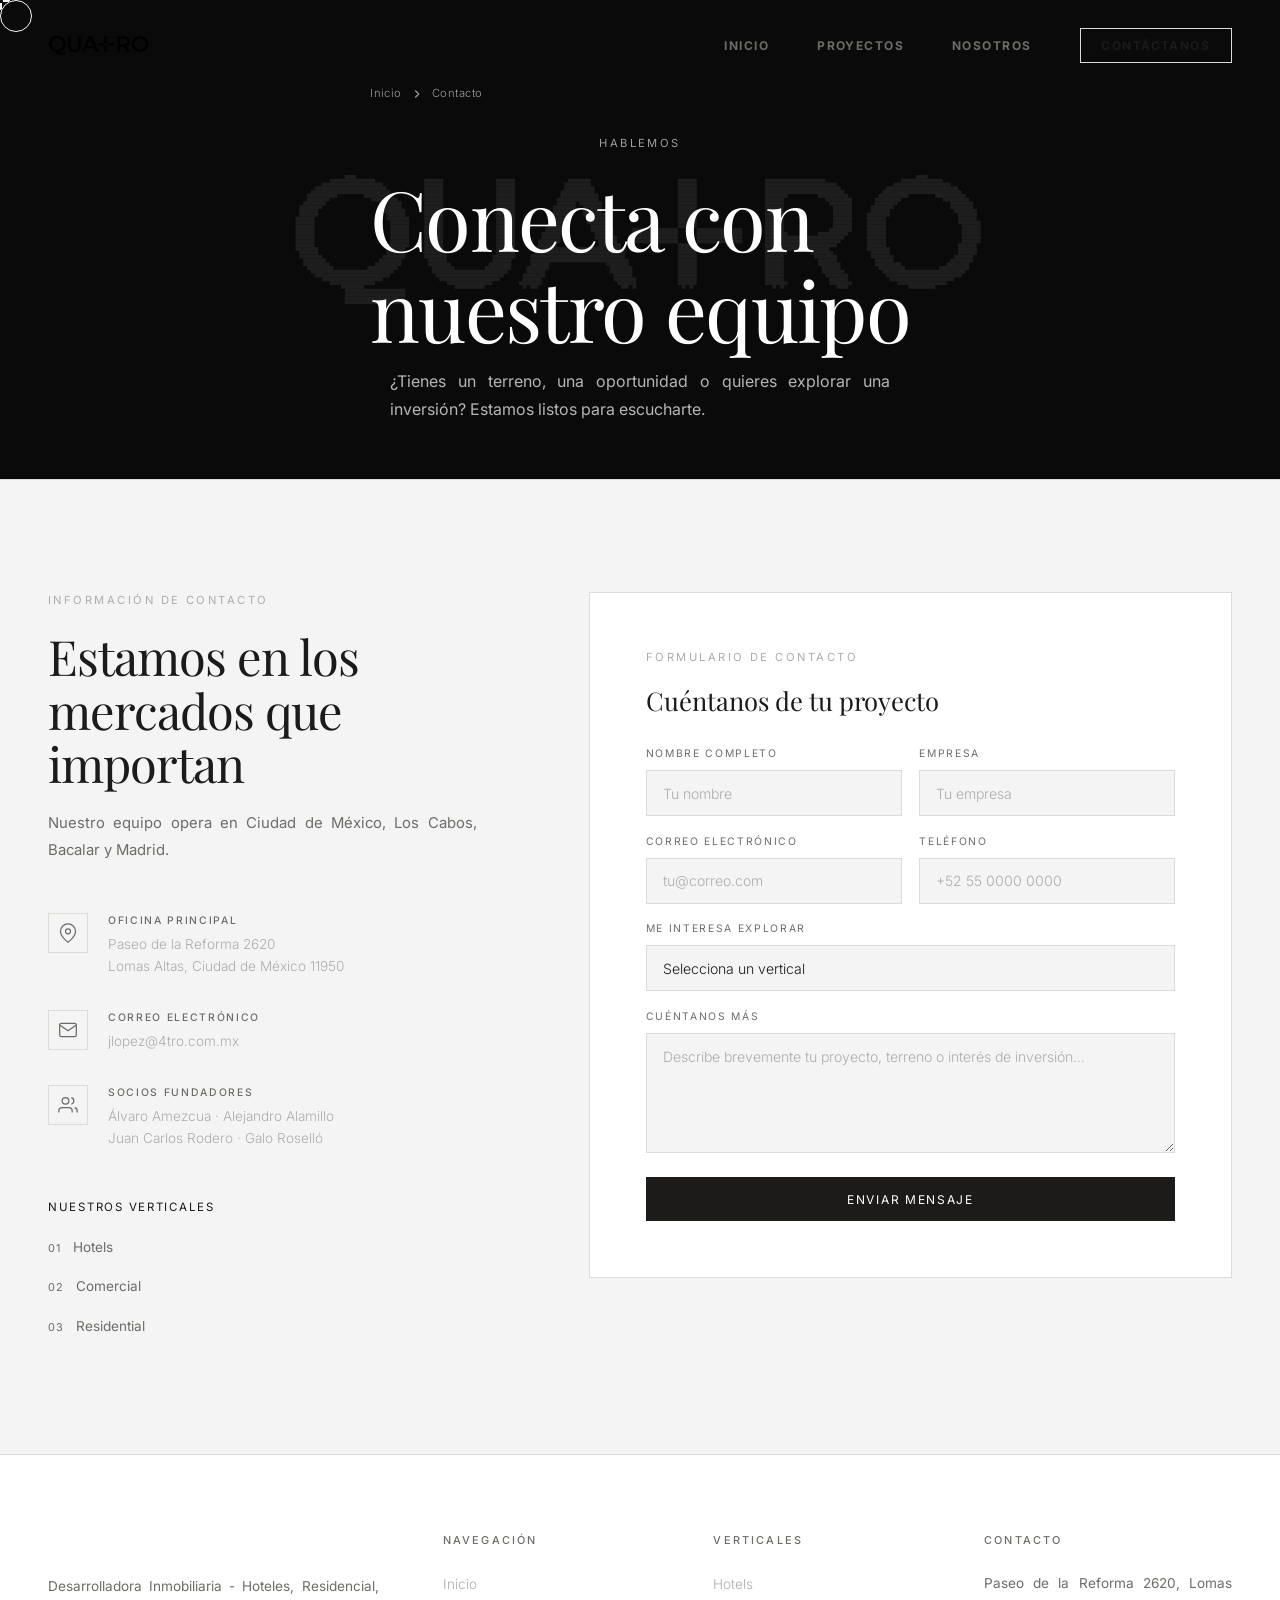
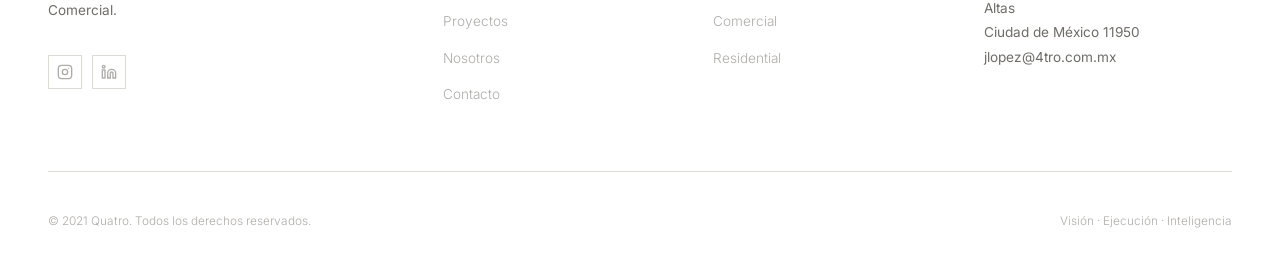
==== commit e5154409: "Cambiar Retail por Comercial en todo el sitio, actualizar footer y foto de North Enclaves Co-Authore" ====
--- a/contacto.html
+++ b/contacto.html
@@ -87,7 +87,7 @@
             <p style="font-size:0.72rem;letter-spacing:0.15em;text-transform:uppercase;color:var(--gold);margin-bottom:1rem;">Nuestros verticales</p>
             <div style="display:flex;flex-direction:column;gap:0.5rem;">
               <div style="font-size:0.85rem;color:var(--text-2);padding:0.3rem 0;"><span style="color:var(--gold);font-size:0.68rem;letter-spacing:0.1em;text-transform:uppercase;margin-right:0.75rem;">01</span>Hotels</div>
-              <div style="font-size:0.85rem;color:var(--text-2);padding:0.3rem 0;"><span style="color:var(--gold);font-size:0.68rem;letter-spacing:0.1em;text-transform:uppercase;margin-right:0.75rem;">02</span>Retail</div>
+              <div style="font-size:0.85rem;color:var(--text-2);padding:0.3rem 0;"><span style="color:var(--gold);font-size:0.68rem;letter-spacing:0.1em;text-transform:uppercase;margin-right:0.75rem;">02</span>Comercial</div>
               <div style="font-size:0.85rem;color:var(--text-2);padding:0.3rem 0;"><span style="color:var(--gold);font-size:0.68rem;letter-spacing:0.1em;text-transform:uppercase;margin-right:0.75rem;">03</span>Residential</div>
             </div>
           </div>
@@ -120,7 +120,7 @@
                   <option value="" disabled selected>Selecciona un vertical</option>
                   <option value="hotels">Hotels</option>
                   <option value="offices">Offices</option>
-                  <option value="retail">Retail</option>
+                  <option value="retail">Comercial</option>
                   <option value="residential">Residential</option>
                   <option value="inversion">Inversión / Co-inversión</option>
                   <option value="terreno">Tengo un terreno</option>
@@ -148,7 +148,7 @@
       <div class="footer-grid">
         <div class="footer-brand">
           <div class="nav-logo"><img src="images/logo.png" alt="Quatro" class="logo-img logo-img--footer" /></div>
-          <p>Real Estate Development — Hotels, Offices, Retail &amp; Residential.</p>
+          <p>Desarrolladora Inmobiliaria - Hoteles, Residencial, Comercial.</p>
           <div class="footer-social">
             <a href="#" class="social-btn" aria-label="Instagram"><svg width="16" height="16" fill="none" stroke="currentColor" stroke-width="2" viewBox="0 0 24 24"><rect x="2" y="2" width="20" height="20" rx="5"/><circle cx="12" cy="12" r="4"/><circle cx="17.5" cy="6.5" r="1" fill="currentColor" stroke="none"/></svg></a>
             <a href="#" class="social-btn" aria-label="LinkedIn"><svg width="16" height="16" fill="none" stroke="currentColor" stroke-width="2" viewBox="0 0 24 24"><path d="M16 8a6 6 0 016 6v7h-4v-7a2 2 0 00-4 0v7h-4v-7a6 6 0 016-6z"/><rect x="2" y="9" width="4" height="12"/><circle cx="4" cy="4" r="2"/></svg></a>
@@ -167,7 +167,7 @@
           <h4>Verticales</h4>
           <ul>
             <li><a href="proyectos.html">Hotels</a></li>
-            <li><a href="proyectos.html">Retail</a></li>
+            <li><a href="proyectos.html">Comercial</a></li>
             <li><a href="proyectos.html">Residential</a></li>
           </ul>
         </div>
--- a/css/styles.css
+++ b/css/styles.css
@@ -31,6 +31,7 @@
 a { color: inherit; text-decoration: none; }
 img { max-width: 100%; display: block; object-fit: cover; }
 ul { list-style: none; }
+p { text-align: justify; text-justify: inter-word; }
 button { cursor: none; font-family: var(--font-s); }
 
 /* ===== CUSTOM CURSOR ===== */
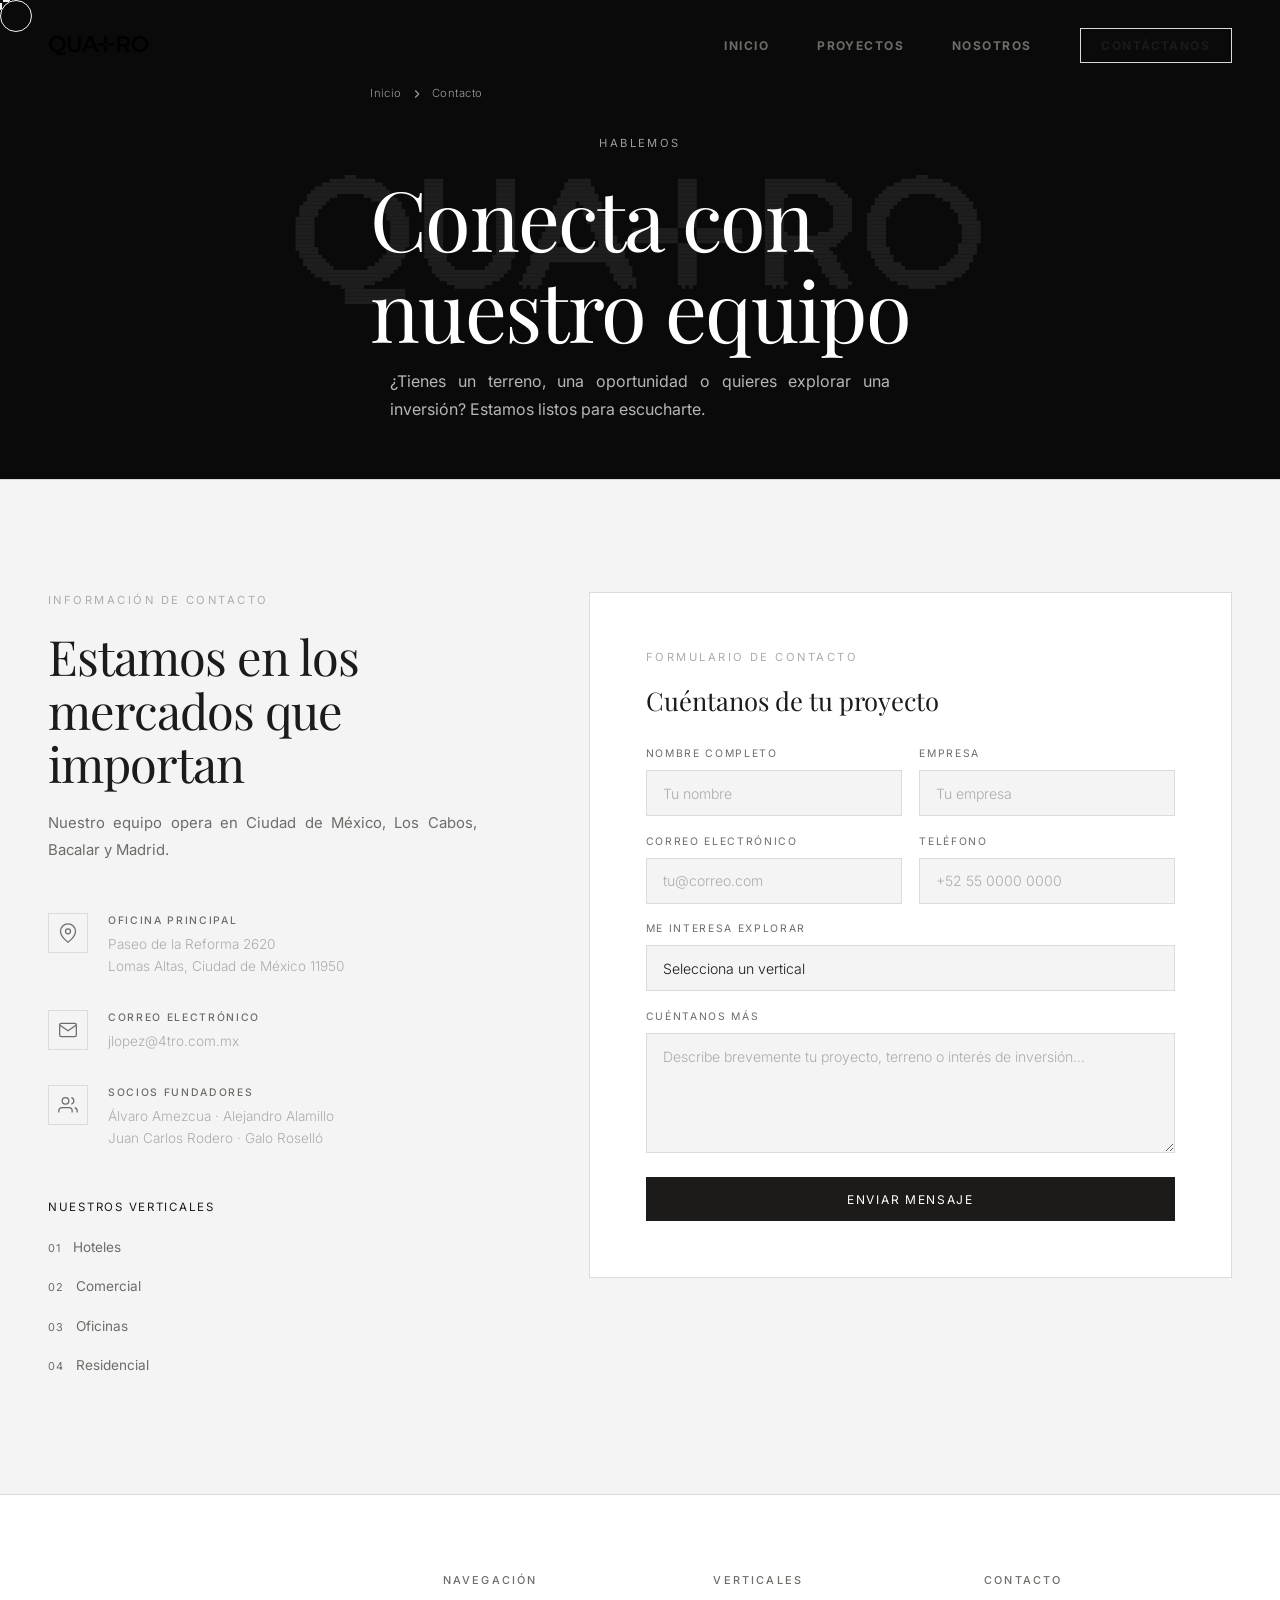
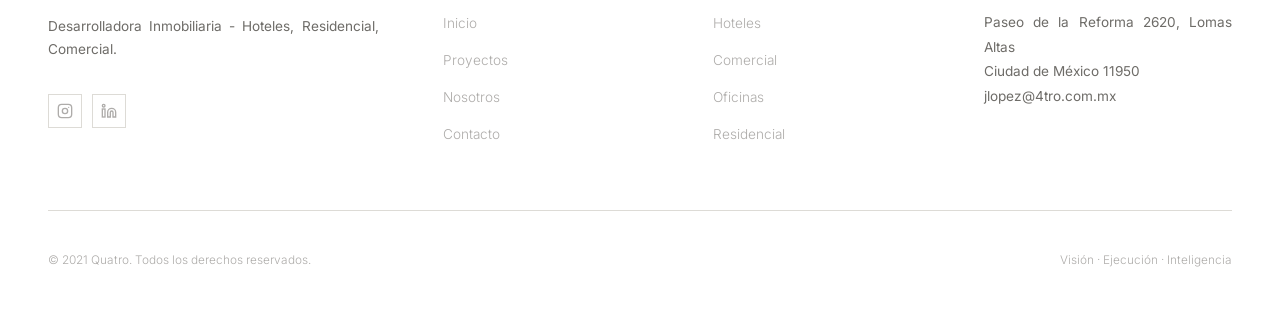
==== commit 3606c8bc: "Traducir verticales al español (Hoteles, Comercial, Oficinas, Residencial) y quitar franja de estadí" ====
--- a/contacto.html
+++ b/contacto.html
@@ -86,9 +86,10 @@
           <div style="margin-top:3rem;">
             <p style="font-size:0.72rem;letter-spacing:0.15em;text-transform:uppercase;color:var(--gold);margin-bottom:1rem;">Nuestros verticales</p>
             <div style="display:flex;flex-direction:column;gap:0.5rem;">
-              <div style="font-size:0.85rem;color:var(--text-2);padding:0.3rem 0;"><span style="color:var(--gold);font-size:0.68rem;letter-spacing:0.1em;text-transform:uppercase;margin-right:0.75rem;">01</span>Hotels</div>
+              <div style="font-size:0.85rem;color:var(--text-2);padding:0.3rem 0;"><span style="color:var(--gold);font-size:0.68rem;letter-spacing:0.1em;text-transform:uppercase;margin-right:0.75rem;">01</span>Hoteles</div>
               <div style="font-size:0.85rem;color:var(--text-2);padding:0.3rem 0;"><span style="color:var(--gold);font-size:0.68rem;letter-spacing:0.1em;text-transform:uppercase;margin-right:0.75rem;">02</span>Comercial</div>
-              <div style="font-size:0.85rem;color:var(--text-2);padding:0.3rem 0;"><span style="color:var(--gold);font-size:0.68rem;letter-spacing:0.1em;text-transform:uppercase;margin-right:0.75rem;">03</span>Residential</div>
+              <div style="font-size:0.85rem;color:var(--text-2);padding:0.3rem 0;"><span style="color:var(--gold);font-size:0.68rem;letter-spacing:0.1em;text-transform:uppercase;margin-right:0.75rem;">03</span>Oficinas</div>
+              <div style="font-size:0.85rem;color:var(--text-2);padding:0.3rem 0;"><span style="color:var(--gold);font-size:0.68rem;letter-spacing:0.1em;text-transform:uppercase;margin-right:0.75rem;">04</span>Residencial</div>
             </div>
           </div>
         </div>
@@ -118,10 +119,10 @@
                 <label for="interes">Me interesa explorar</label>
                 <select id="interes" name="interes">
                   <option value="" disabled selected>Selecciona un vertical</option>
-                  <option value="hotels">Hotels</option>
-                  <option value="offices">Offices</option>
+                  <option value="hotels">Hoteles</option>
+                  <option value="offices">Oficinas</option>
                   <option value="retail">Comercial</option>
-                  <option value="residential">Residential</option>
+                  <option value="residential">Residencial</option>
                   <option value="inversion">Inversión / Co-inversión</option>
                   <option value="terreno">Tengo un terreno</option>
                   <option value="otro">Otro</option>
@@ -166,9 +167,10 @@
         <div class="footer-col">
           <h4>Verticales</h4>
           <ul>
-            <li><a href="proyectos.html">Hotels</a></li>
+            <li><a href="proyectos.html">Hoteles</a></li>
             <li><a href="proyectos.html">Comercial</a></li>
-            <li><a href="proyectos.html">Residential</a></li>
+            <li><a href="proyectos.html">Oficinas</a></li>
+            <li><a href="proyectos.html">Residencial</a></li>
           </ul>
         </div>
         <div class="footer-col">
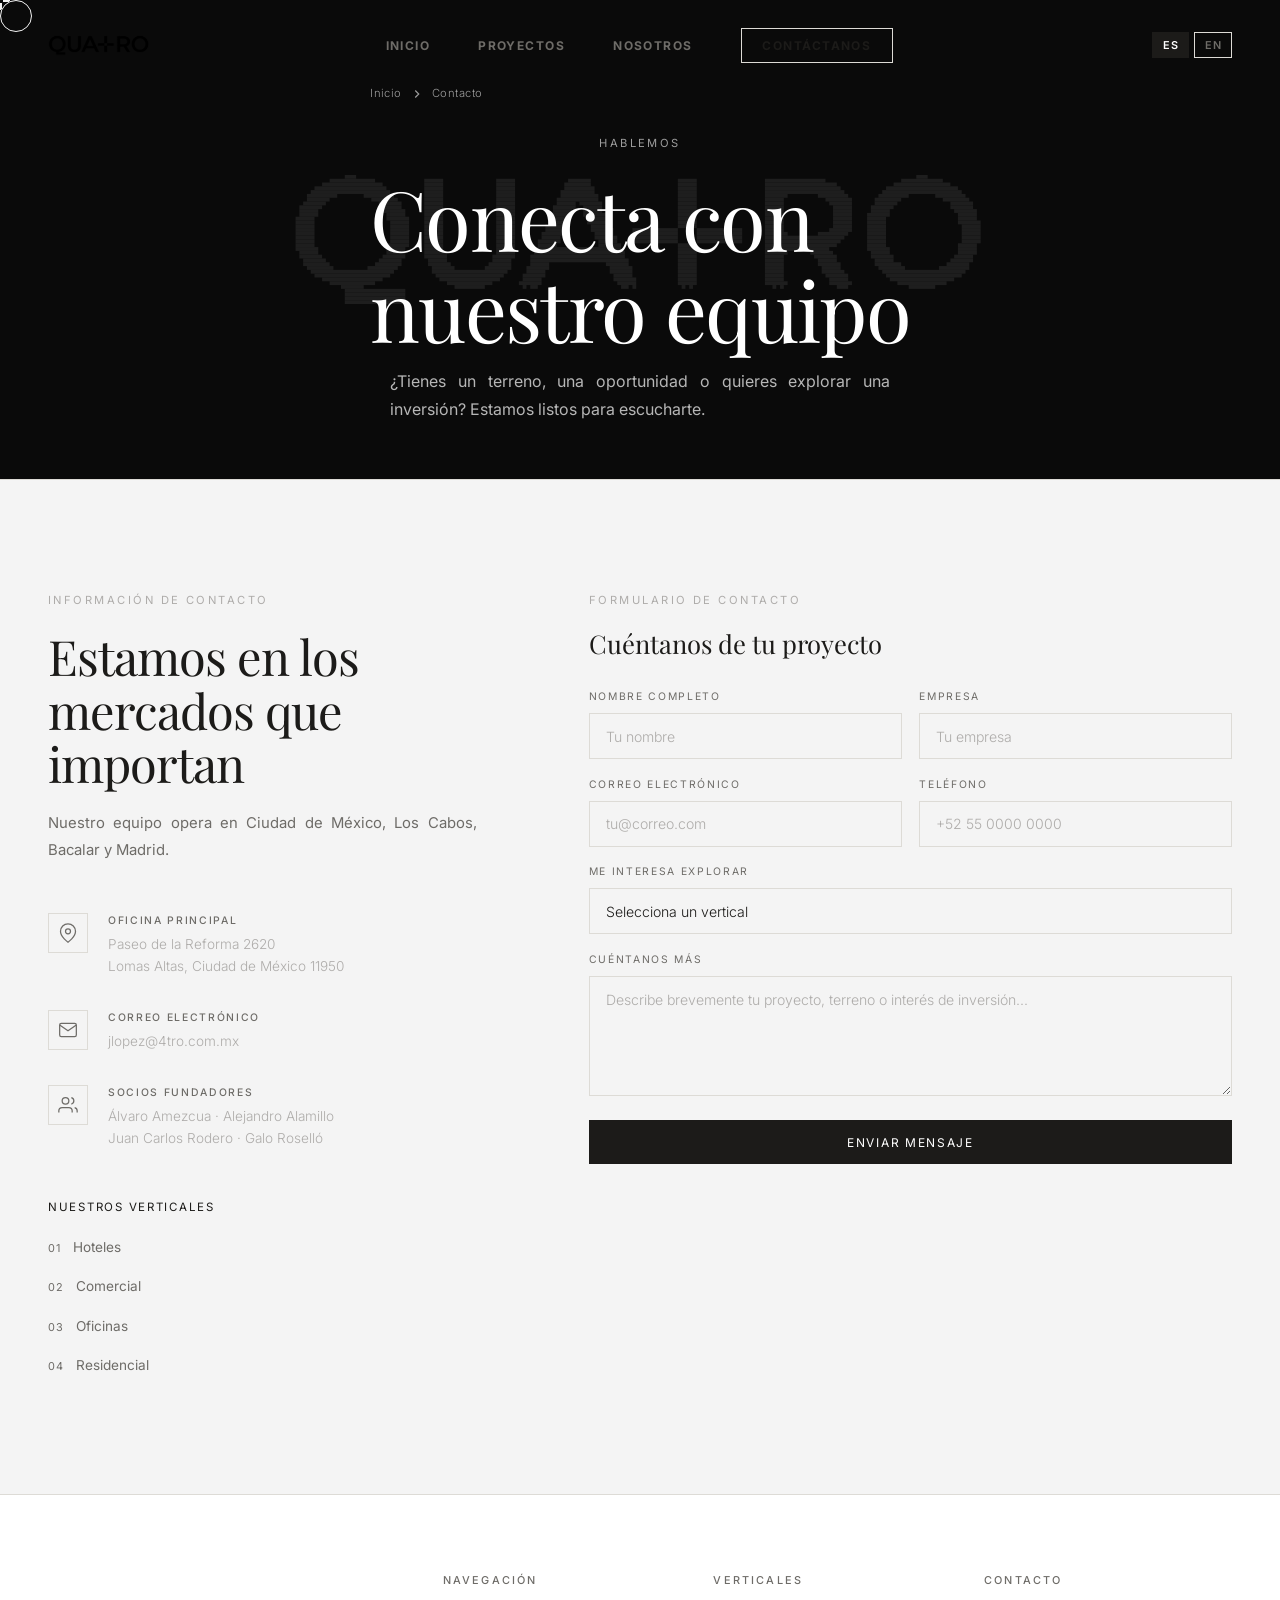
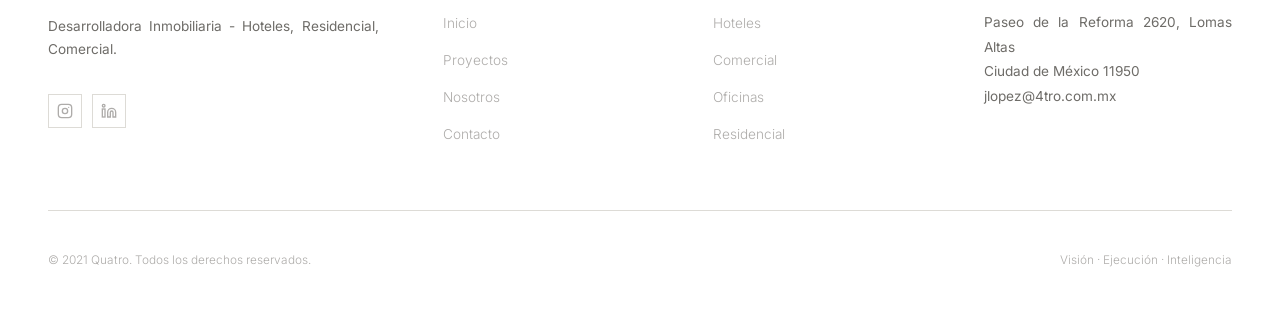
==== commit 59e3ab3d: "Agregar selector de idioma ES/EN con traducción completa del sitio Traduce navegación, contenido, fo" ====
--- a/contacto.html
+++ b/contacto.html
@@ -4,7 +4,7 @@
   <meta charset="UTF-8" />
   <meta name="viewport" content="width=device-width, initial-scale=1.0" />
   <title>Contacto | Quatro Real Estate Development</title>
-  <meta name="description" content="Conecta con el equipo de Quatro para explorar oportunidades de inversión y desarrollo." />
+  <meta name="description" content="Conecta con el equipo de Quatro para explorar oportunidades de inversión y desarrollo." data-i18n-content="meta.contacto" />
   <link rel="preconnect" href="https://fonts.googleapis.com" />
   <link rel="preconnect" href="https://fonts.gstatic.com" crossorigin />
   <link href="https://fonts.googleapis.com/css2?family=Playfair+Display:ital,wght@0,400;0,700;1,400;1,700&family=Inter:wght@300;400;500;600&display=swap" rel="stylesheet" />
@@ -19,11 +19,15 @@
     <div class="container">
       <a href="index.html" class="nav-logo"><img src="images/logo.png" alt="Quatro" class="logo-img" /></a>
       <ul class="nav-links">
-        <li><a href="index.html">Inicio</a></li>
-        <li><a href="proyectos.html">Proyectos</a></li>
-        <li><a href="nosotros.html">Nosotros</a></li>
-        <li><a href="contacto.html" class="nav-cta active">Contáctanos</a></li>
+        <li><a href="index.html" data-i18n="nav.inicio">Inicio</a></li>
+        <li><a href="proyectos.html" data-i18n="nav.proyectos">Proyectos</a></li>
+        <li><a href="nosotros.html" data-i18n="nav.nosotros">Nosotros</a></li>
+        <li><a href="contacto.html" class="nav-cta active" data-i18n="nav.contacto">Contáctanos</a></li>
       </ul>
+      <div class="lang-toggle">
+        <button class="lang-btn" data-lang="es">ES</button>
+        <button class="lang-btn" data-lang="en">EN</button>
+      </div>
       <button class="hamburger" aria-label="Menú"><span></span><span></span><span></span></button>
     </div>
   </nav>
@@ -34,13 +38,13 @@
     </div>
     <div class="container" style="position:relative;z-index:1;padding-bottom:3.5rem;">
       <div class="breadcrumb">
-        <a href="index.html" style="color:rgba(255,255,255,0.6)">Inicio</a>
+        <a href="index.html" style="color:rgba(255,255,255,0.6)" data-i18n="nav.inicio">Inicio</a>
         <svg width="14" height="14" fill="none" stroke="rgba(255,255,255,0.6)" stroke-width="2" viewBox="0 0 24 24"><polyline points="9 18 15 12 9 6"/></svg>
-        <span style="color:rgba(255,255,255,0.6)">Contacto</span>
+        <span style="color:rgba(255,255,255,0.6)" data-i18n="footer.contacto_title">Contacto</span>
       </div>
-      <span class="section-label" style="display:flex;justify-content:center;color:rgba(255,255,255,0.6)">Hablemos</span>
-      <h1 style="color:#fff;">Conecta con<br>nuestro equipo</h1>
-      <p style="max-width:500px;margin:0 auto;color:rgba(255,255,255,0.7);">¿Tienes un terreno, una oportunidad o quieres explorar una inversión? Estamos listos para escucharte.</p>
+      <span class="section-label" style="display:flex;justify-content:center;color:rgba(255,255,255,0.6)" data-i18n="contacto.hero.label">Hablemos</span>
+      <h1 style="color:#fff;" data-i18n="contacto.hero.title">Conecta con<br>nuestro equipo</h1>
+      <p style="max-width:500px;margin:0 auto;color:rgba(255,255,255,0.7);" data-i18n="contacto.hero.desc">¿Tienes un terreno, una oportunidad o quieres explorar una inversión? Estamos listos para escucharte.</p>
     </div>
   </div>
 
@@ -49,9 +53,9 @@
       <div class="contact-layout">
 
         <div class="contact-info reveal-left">
-          <span class="section-label">Información de contacto</span>
-          <h2>Estamos en los<br>mercados que importan</h2>
-          <p>Nuestro equipo opera en Ciudad de México, Los Cabos, Bacalar y Madrid.</p>
+          <span class="section-label" data-i18n="contacto.info.label">Información de contacto</span>
+          <h2 data-i18n="contacto.info.title">Estamos en los<br>mercados que importan</h2>
+          <p data-i18n="contacto.info.desc">Nuestro equipo opera en Ciudad de México, Los Cabos, Bacalar y Madrid.</p>
 
           <div class="contact-items">
             <div class="contact-item">
@@ -59,8 +63,8 @@
                 <svg width="20" height="20" fill="none" stroke="currentColor" stroke-width="1.5" viewBox="0 0 24 24"><path d="M21 10c0 7-9 13-9 13s-9-6-9-13a9 9 0 0118 0z"/><circle cx="12" cy="10" r="3"/></svg>
               </div>
               <div>
-                <h5>Oficina principal</h5>
-                <p>Paseo de la Reforma 2620<br>Lomas Altas, Ciudad de México 11950</p>
+                <h5 data-i18n="contacto.info.office_label">Oficina principal</h5>
+                <p data-i18n="contacto.office_address">Paseo de la Reforma 2620<br>Lomas Altas, Ciudad de México 11950</p>
               </div>
             </div>
             <div class="contact-item">
@@ -68,7 +72,7 @@
                 <svg width="20" height="20" fill="none" stroke="currentColor" stroke-width="1.5" viewBox="0 0 24 24"><path d="M4 4h16c1.1 0 2 .9 2 2v12c0 1.1-.9 2-2 2H4c-1.1 0-2-.9-2-2V6c0-1.1.9-2 2-2z"/><polyline points="22,6 12,13 2,6"/></svg>
               </div>
               <div>
-                <h5>Correo electrónico</h5>
+                <h5 data-i18n="contacto.info.email_label">Correo electrónico</h5>
                 <p>jlopez@4tro.com.mx</p>
               </div>
             </div>
@@ -77,66 +81,66 @@
                 <svg width="20" height="20" fill="none" stroke="currentColor" stroke-width="1.5" viewBox="0 0 24 24"><path d="M17 21v-2a4 4 0 00-4-4H5a4 4 0 00-4 4v2"/><circle cx="9" cy="7" r="4"/><path d="M23 21v-2a4 4 0 00-3-3.87"/><path d="M16 3.13a4 4 0 010 7.75"/></svg>
               </div>
               <div>
-                <h5>Socios fundadores</h5>
+                <h5 data-i18n="contacto.info.founders_label">Socios fundadores</h5>
                 <p>Álvaro Amezcua · Alejandro Alamillo<br>Juan Carlos Rodero · Galo Roselló</p>
               </div>
             </div>
           </div>
 
           <div style="margin-top:3rem;">
-            <p style="font-size:0.72rem;letter-spacing:0.15em;text-transform:uppercase;color:var(--gold);margin-bottom:1rem;">Nuestros verticales</p>
+            <p style="font-size:0.72rem;letter-spacing:0.15em;text-transform:uppercase;color:var(--gold);margin-bottom:1rem;" data-i18n="contacto.verticals_label">Nuestros verticales</p>
             <div style="display:flex;flex-direction:column;gap:0.5rem;">
-              <div style="font-size:0.85rem;color:var(--text-2);padding:0.3rem 0;"><span style="color:var(--gold);font-size:0.68rem;letter-spacing:0.1em;text-transform:uppercase;margin-right:0.75rem;">01</span>Hoteles</div>
-              <div style="font-size:0.85rem;color:var(--text-2);padding:0.3rem 0;"><span style="color:var(--gold);font-size:0.68rem;letter-spacing:0.1em;text-transform:uppercase;margin-right:0.75rem;">02</span>Comercial</div>
-              <div style="font-size:0.85rem;color:var(--text-2);padding:0.3rem 0;"><span style="color:var(--gold);font-size:0.68rem;letter-spacing:0.1em;text-transform:uppercase;margin-right:0.75rem;">03</span>Oficinas</div>
-              <div style="font-size:0.85rem;color:var(--text-2);padding:0.3rem 0;"><span style="color:var(--gold);font-size:0.68rem;letter-spacing:0.1em;text-transform:uppercase;margin-right:0.75rem;">04</span>Residencial</div>
+              <div style="font-size:0.85rem;color:var(--text-2);padding:0.3rem 0;"><span style="color:var(--gold);font-size:0.68rem;letter-spacing:0.1em;text-transform:uppercase;margin-right:0.75rem;">01</span><span data-i18n="vert.hoteles">Hoteles</span></div>
+              <div style="font-size:0.85rem;color:var(--text-2);padding:0.3rem 0;"><span style="color:var(--gold);font-size:0.68rem;letter-spacing:0.1em;text-transform:uppercase;margin-right:0.75rem;">02</span><span data-i18n="vert.comercial">Comercial</span></div>
+              <div style="font-size:0.85rem;color:var(--text-2);padding:0.3rem 0;"><span style="color:var(--gold);font-size:0.68rem;letter-spacing:0.1em;text-transform:uppercase;margin-right:0.75rem;">03</span><span data-i18n="vert.oficinas">Oficinas</span></div>
+              <div style="font-size:0.85rem;color:var(--text-2);padding:0.3rem 0;"><span style="color:var(--gold);font-size:0.68rem;letter-spacing:0.1em;text-transform:uppercase;margin-right:0.75rem;">04</span><span data-i18n="vert.residencial">Residencial</span></div>
             </div>
           </div>
         </div>
 
         <div class="contact-form-wrap reveal">
-          <span class="section-label">Formulario de contacto</span>
-          <h3 style="margin-bottom:2rem;">Cuéntanos de tu proyecto</h3>
+          <span class="section-label" data-i18n="contacto.form.label">Formulario de contacto</span>
+          <h3 style="margin-bottom:2rem;" data-i18n="contacto.form.title">Cuéntanos de tu proyecto</h3>
           <form id="contactForm">
             <div class="form-grid">
               <div class="form-group">
-                <label for="nombre">Nombre completo</label>
-                <input type="text" id="nombre" name="nombre" placeholder="Tu nombre" required />
+                <label for="nombre" data-i18n="contacto.form.nombre_label">Nombre completo</label>
+                <input type="text" id="nombre" name="nombre" placeholder="Tu nombre" data-i18n-ph="contacto.form.nombre_ph" required />
               </div>
               <div class="form-group">
-                <label for="empresa">Empresa</label>
-                <input type="text" id="empresa" name="empresa" placeholder="Tu empresa" />
+                <label for="empresa" data-i18n="contacto.form.empresa_label">Empresa</label>
+                <input type="text" id="empresa" name="empresa" placeholder="Tu empresa" data-i18n-ph="contacto.form.empresa_ph" />
               </div>
               <div class="form-group">
-                <label for="email">Correo electrónico</label>
-                <input type="email" id="email" name="email" placeholder="tu@correo.com" required />
+                <label for="email" data-i18n="contacto.form.email_label">Correo electrónico</label>
+                <input type="email" id="email" name="email" placeholder="tu@correo.com" data-i18n-ph="contacto.form.email_ph" required />
               </div>
               <div class="form-group">
-                <label for="telefono">Teléfono</label>
+                <label for="telefono" data-i18n="contacto.form.telefono_label">Teléfono</label>
                 <input type="tel" id="telefono" name="telefono" placeholder="+52 55 0000 0000" />
               </div>
               <div class="form-group full">
-                <label for="interes">Me interesa explorar</label>
+                <label for="interes" data-i18n="contacto.form.interes_label">Me interesa explorar</label>
                 <select id="interes" name="interes">
-                  <option value="" disabled selected>Selecciona un vertical</option>
-                  <option value="hotels">Hoteles</option>
-                  <option value="offices">Oficinas</option>
-                  <option value="retail">Comercial</option>
-                  <option value="residential">Residencial</option>
-                  <option value="inversion">Inversión / Co-inversión</option>
-                  <option value="terreno">Tengo un terreno</option>
-                  <option value="otro">Otro</option>
+                  <option value="" disabled selected data-i18n="contacto.form.select_ph">Selecciona un vertical</option>
+                  <option value="hotels" data-i18n="vert.hoteles">Hoteles</option>
+                  <option value="offices" data-i18n="vert.oficinas">Oficinas</option>
+                  <option value="retail" data-i18n="vert.comercial">Comercial</option>
+                  <option value="residential" data-i18n="vert.residencial">Residencial</option>
+                  <option value="inversion" data-i18n="contacto.form.opt_inversion">Inversión / Co-inversión</option>
+                  <option value="terreno" data-i18n="contacto.form.opt_terreno">Tengo un terreno</option>
+                  <option value="otro" data-i18n="contacto.form.opt_otro">Otro</option>
                 </select>
               </div>
               <div class="form-group full">
-                <label for="mensaje">Cuéntanos más</label>
-                <textarea id="mensaje" name="mensaje" placeholder="Describe brevemente tu proyecto, terreno o interés de inversión..." rows="5"></textarea>
+                <label for="mensaje" data-i18n="contacto.form.mensaje_label">Cuéntanos más</label>
+                <textarea id="mensaje" name="mensaje" placeholder="Describe brevemente tu proyecto, terreno o interés de inversión..." data-i18n-ph="contacto.form.mensaje_ph" rows="5"></textarea>
               </div>
             </div>
             <div class="form-submit">
-              <button type="submit" class="btn btn-primary" style="width:100%;justify-content:center;display:flex;">Enviar mensaje</button>
+              <button type="submit" class="btn btn-primary" style="width:100%;justify-content:center;display:flex;" data-i18n="contacto.form.submit">Enviar mensaje</button>
             </div>
-            <div class="success-msg">✓ Mensaje enviado. Nuestro equipo te contactará pronto.</div>
+            <div class="success-msg" data-i18n="contacto.form.success">✓ Mensaje enviado. Nuestro equipo te contactará pronto.</div>
           </form>
         </div>
 
@@ -149,42 +153,43 @@
       <div class="footer-grid">
         <div class="footer-brand">
           <div class="nav-logo"><img src="images/logo.png" alt="Quatro" class="logo-img logo-img--footer" /></div>
-          <p>Desarrolladora Inmobiliaria - Hoteles, Residencial, Comercial.</p>
+          <p data-i18n="footer.tagline">Desarrolladora Inmobiliaria - Hoteles, Residencial, Comercial.</p>
           <div class="footer-social">
             <a href="#" class="social-btn" aria-label="Instagram"><svg width="16" height="16" fill="none" stroke="currentColor" stroke-width="2" viewBox="0 0 24 24"><rect x="2" y="2" width="20" height="20" rx="5"/><circle cx="12" cy="12" r="4"/><circle cx="17.5" cy="6.5" r="1" fill="currentColor" stroke="none"/></svg></a>
             <a href="#" class="social-btn" aria-label="LinkedIn"><svg width="16" height="16" fill="none" stroke="currentColor" stroke-width="2" viewBox="0 0 24 24"><path d="M16 8a6 6 0 016 6v7h-4v-7a2 2 0 00-4 0v7h-4v-7a6 6 0 016-6z"/><rect x="2" y="9" width="4" height="12"/><circle cx="4" cy="4" r="2"/></svg></a>
           </div>
         </div>
         <div class="footer-col">
-          <h4>Navegación</h4>
+          <h4 data-i18n="footer.nav_title">Navegación</h4>
           <ul>
-            <li><a href="index.html">Inicio</a></li>
-            <li><a href="proyectos.html">Proyectos</a></li>
-            <li><a href="nosotros.html">Nosotros</a></li>
-            <li><a href="contacto.html">Contacto</a></li>
+            <li><a href="index.html" data-i18n="nav.inicio">Inicio</a></li>
+            <li><a href="proyectos.html" data-i18n="nav.proyectos">Proyectos</a></li>
+            <li><a href="nosotros.html" data-i18n="nav.nosotros">Nosotros</a></li>
+            <li><a href="contacto.html" data-i18n="footer.contacto_title">Contacto</a></li>
           </ul>
         </div>
         <div class="footer-col">
-          <h4>Verticales</h4>
+          <h4 data-i18n="footer.verticales_title">Verticales</h4>
           <ul>
-            <li><a href="proyectos.html">Hoteles</a></li>
-            <li><a href="proyectos.html">Comercial</a></li>
-            <li><a href="proyectos.html">Oficinas</a></li>
-            <li><a href="proyectos.html">Residencial</a></li>
+            <li><a href="proyectos.html" data-i18n="vert.hoteles">Hoteles</a></li>
+            <li><a href="proyectos.html" data-i18n="vert.comercial">Comercial</a></li>
+            <li><a href="proyectos.html" data-i18n="vert.oficinas">Oficinas</a></li>
+            <li><a href="proyectos.html" data-i18n="vert.residencial">Residencial</a></li>
           </ul>
         </div>
         <div class="footer-col">
-          <h4>Contacto</h4>
-          <p style="font-size:0.85rem;color:var(--text-2);line-height:1.8;">Paseo de la Reforma 2620, Lomas Altas<br>Ciudad de México 11950<br>jlopez@4tro.com.mx</p>
+          <h4 data-i18n="footer.contacto_title">Contacto</h4>
+          <p style="font-size:0.85rem;color:var(--text-2);line-height:1.8;" data-i18n="footer.address">Paseo de la Reforma 2620, Lomas Altas<br>Ciudad de México 11950<br>jlopez@4tro.com.mx</p>
         </div>
       </div>
       <div class="footer-bottom">
-        <span>© 2021 Quatro. Todos los derechos reservados.</span>
-        <span>Visión · Ejecución · Inteligencia</span>
+        <span data-i18n="footer.rights">© 2021 Quatro. Todos los derechos reservados.</span>
+        <span data-i18n="footer.slogan">Visión · Ejecución · Inteligencia</span>
       </div>
     </div>
   </footer>
 
+  <script src="js/i18n.js?v=1782406433"></script>
   <script src="js/main.js?v=1782406433"></script>
 </body>
 </html>
--- a/css/styles.css
+++ b/css/styles.css
@@ -202,6 +202,15 @@
 .nav-cta:hover { background: var(--text); color: var(--white); border-color: var(--text); }
 .nav-cta::after { display: none; }
 
+.lang-toggle { display: flex; align-items: center; gap: 0.3rem; margin-left: 1.5rem; }
+.lang-btn {
+  font-family: var(--font-s); font-size: 0.68rem; font-weight: 600; letter-spacing: 0.08em;
+  color: var(--text-2); background: none; border: 1px solid var(--border);
+  padding: 0.3rem 0.6rem; cursor: none; transition: all 0.25s var(--ease);
+}
+.lang-btn:hover { color: var(--text); border-color: var(--text); }
+.lang-btn.active { background: var(--text); color: var(--white); border-color: var(--text); }
+
 .hamburger { display: none; flex-direction: column; gap: 5px; cursor: none; padding: 4px; background: none; border: none; }
 .hamburger span { display: block; width: 22px; height: 1px; background: var(--text); transition: 0.3s; }
 .hamburger.open span:nth-child(1) { transform: translateY(6px) rotate(45deg); }
@@ -641,7 +650,7 @@
 }
 .contact-item h5 { font-size: 0.65rem; letter-spacing: 0.16em; text-transform: uppercase; color: var(--text-2); margin-bottom: 0.3rem; font-weight: 500; }
 .contact-item p { color: var(--text-3); font-size: 0.85rem; font-weight: 300; }
-.contact-form-wrap { background: var(--white); border: 1px solid var(--border); padding: 3.5rem; }
+.contact-form-wrap { background: none; border: none; padding: 0; }
 .contact-form-wrap h3 { font-size: 1.6rem; margin-bottom: 2rem; font-weight: 400; }
 .form-grid { display: grid; grid-template-columns: 1fr 1fr; gap: 1.1rem; }
 .form-group { display: flex; flex-direction: column; gap: 0.45rem; }
@@ -830,6 +839,7 @@
   .nav-links.open { display: flex; }
   .nav-links a { font-size: 1rem; padding: 1.25rem 0; border-bottom: 1px solid var(--border); }
   .hamburger { display: flex; z-index: 1001; }
+  .lang-toggle { margin-left: 0.75rem; }
   .stats-grid { grid-template-columns: 1fr 1fr; }
   .pillars-grid { grid-template-columns: 1fr; }
   .legacy-cards { grid-template-columns: 1fr; }
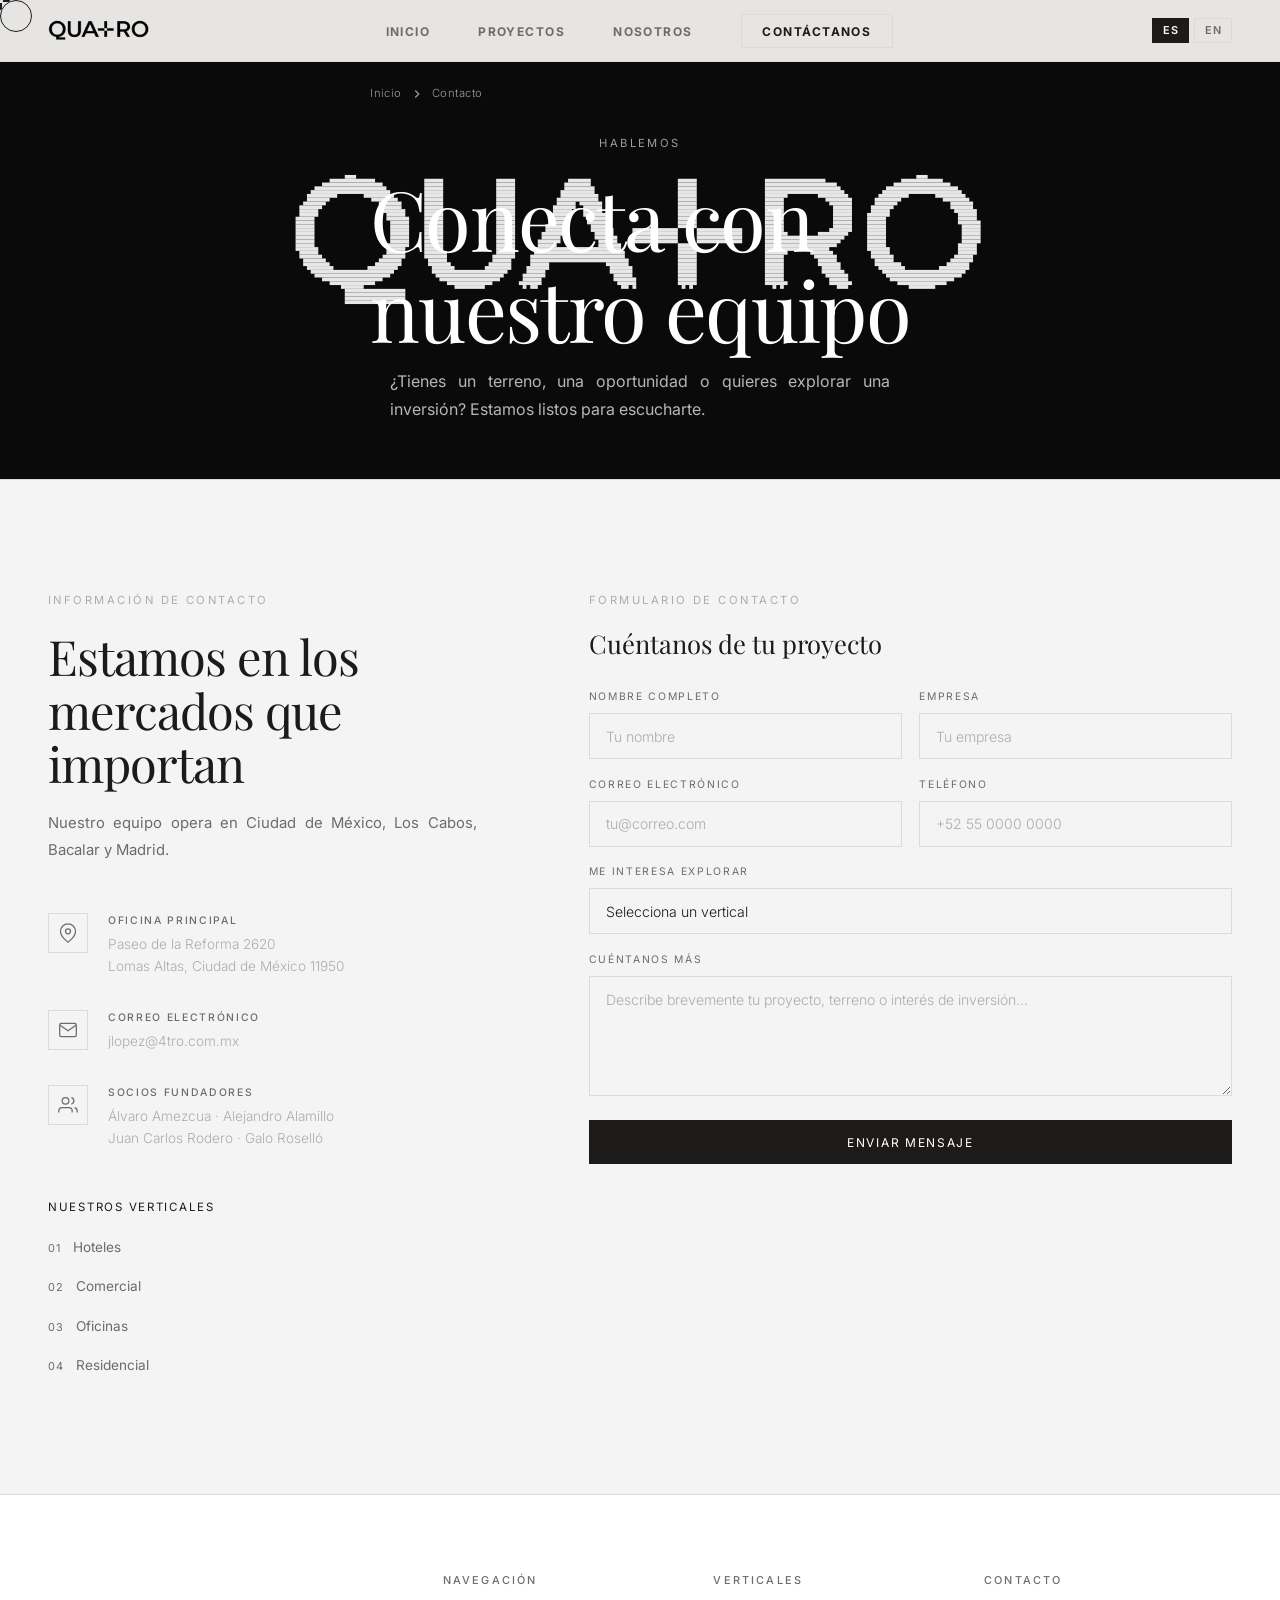
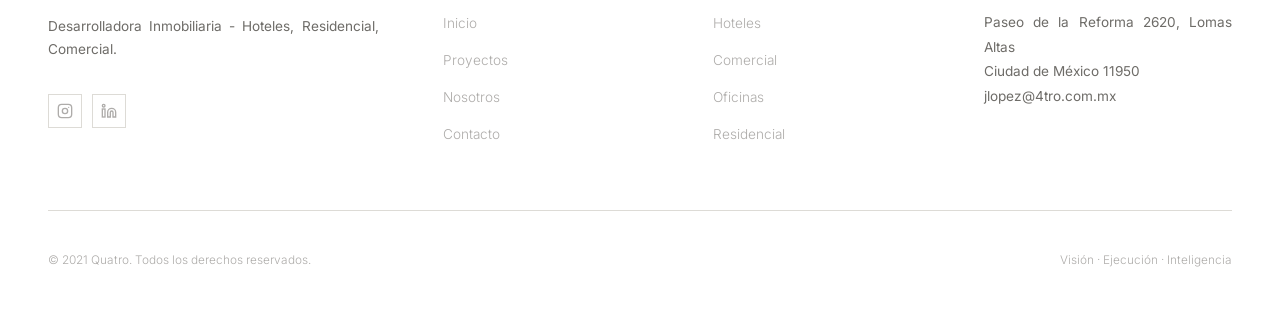
==== commit fa043b74: "Actualizar proyectos y contenido de Nosotros; corregir bug de navbar transparente - San José del Cri" ====
--- a/contacto.html
+++ b/contacto.html
@@ -34,7 +34,7 @@
 
   <div class="page-hero" style="position:relative;padding:0;min-height:480px;display:flex;align-items:flex-end;background:#0a0a0a;">
     <div style="position:absolute;inset:0;z-index:0;display:flex;align-items:center;justify-content:center;">
-      <img src="images/logo-vector.svg" alt="" style="width:clamp(18rem,55vw,72rem);height:auto;opacity:0.08;filter:invert(1);" />
+      <img src="images/logo-vector.svg" alt="" style="width:clamp(18rem,55vw,72rem);height:auto;opacity:0.9;filter:brightness(0) invert(1);" />
     </div>
     <div class="container" style="position:relative;z-index:1;padding-bottom:3.5rem;">
       <div class="breadcrumb">
--- a/css/styles.css
+++ b/css/styles.css
@@ -390,6 +390,8 @@
 .pillar-card--img .pillar-img { height: 200px; overflow: hidden; flex-shrink: 0; }
 .pillar-card--img .pillar-img img { width: 100%; height: 100%; object-fit: cover; filter: brightness(0.75); display: block; }
 .pillar-card--img .pillar-body { padding: 2rem 2rem 1.5rem; display: flex; flex-direction: column; flex: 1; }
+.pillar-card--photo { padding: 0; overflow: hidden; }
+.pillar-card--photo img { width: 100%; height: 100%; object-fit: cover; display: block; min-height: 200px; }
 .pillar-card:hover { background: #181715; }
 .pillar-num {
   font-family: var(--font-h); font-size: 0.72rem;
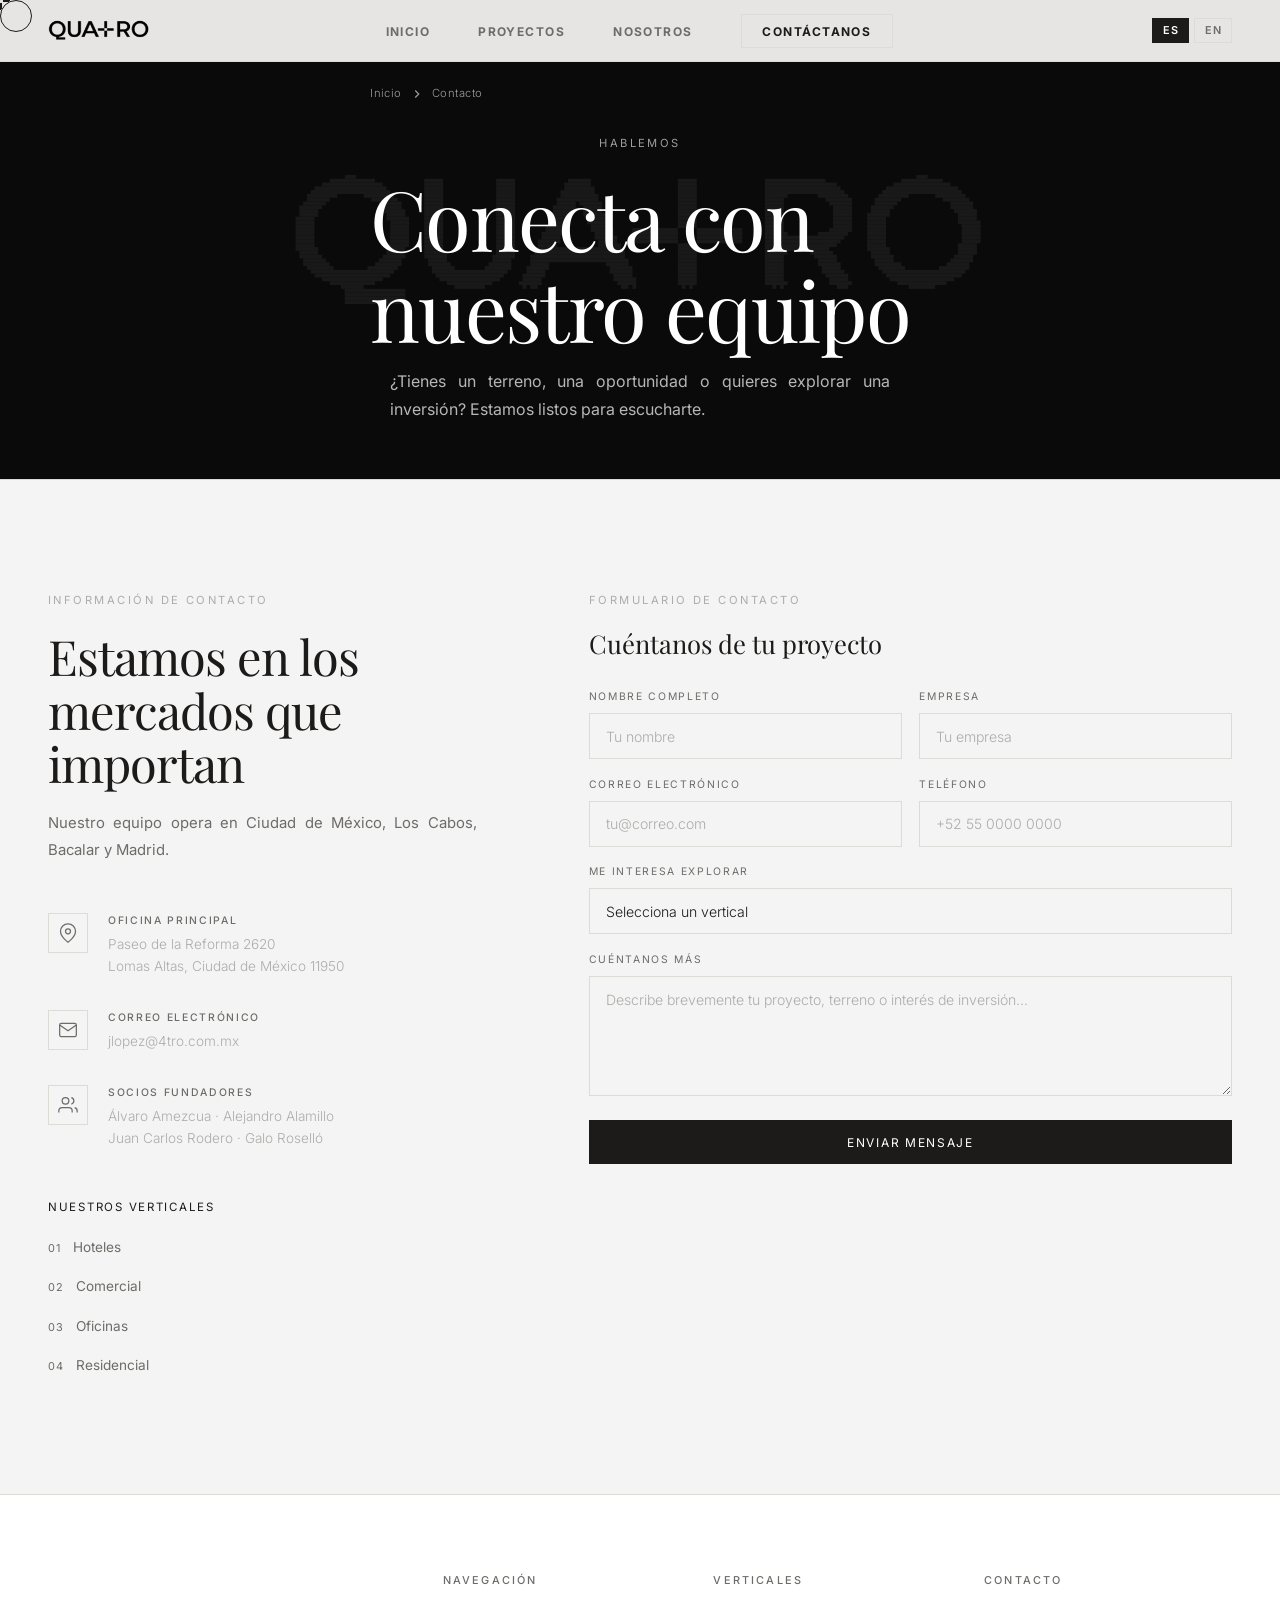
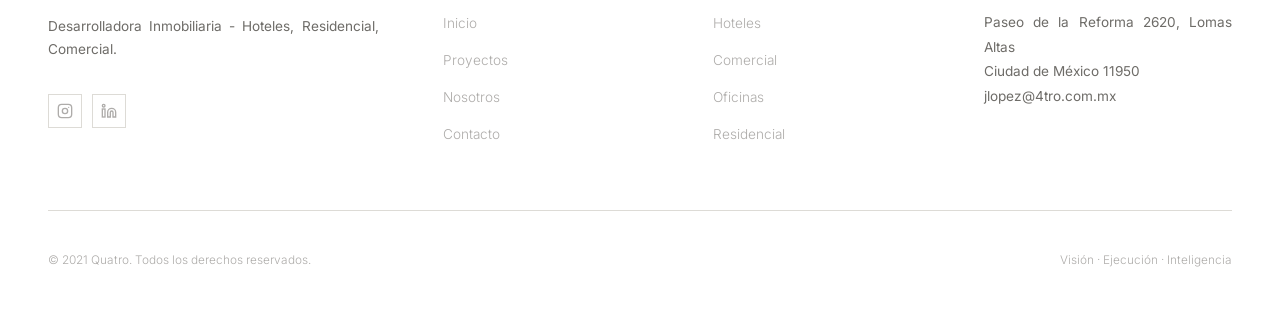
==== commit 08008587: "Ajustar mapa, historia, foto de filosofía y logo de fondo en Contacto - Mapa: reubicar el pin de Est" ====
--- a/contacto.html
+++ b/contacto.html
@@ -34,7 +34,7 @@
 
   <div class="page-hero" style="position:relative;padding:0;min-height:480px;display:flex;align-items:flex-end;background:#0a0a0a;">
     <div style="position:absolute;inset:0;z-index:0;display:flex;align-items:center;justify-content:center;">
-      <img src="images/logo-vector.svg" alt="" style="width:clamp(18rem,55vw,72rem);height:auto;opacity:0.9;filter:brightness(0) invert(1);" />
+      <img src="images/logo-vector.svg" alt="" style="width:clamp(18rem,55vw,72rem);height:auto;opacity:0.06;filter:brightness(0) invert(1);" />
     </div>
     <div class="container" style="position:relative;z-index:1;padding-bottom:3.5rem;">
       <div class="breadcrumb">
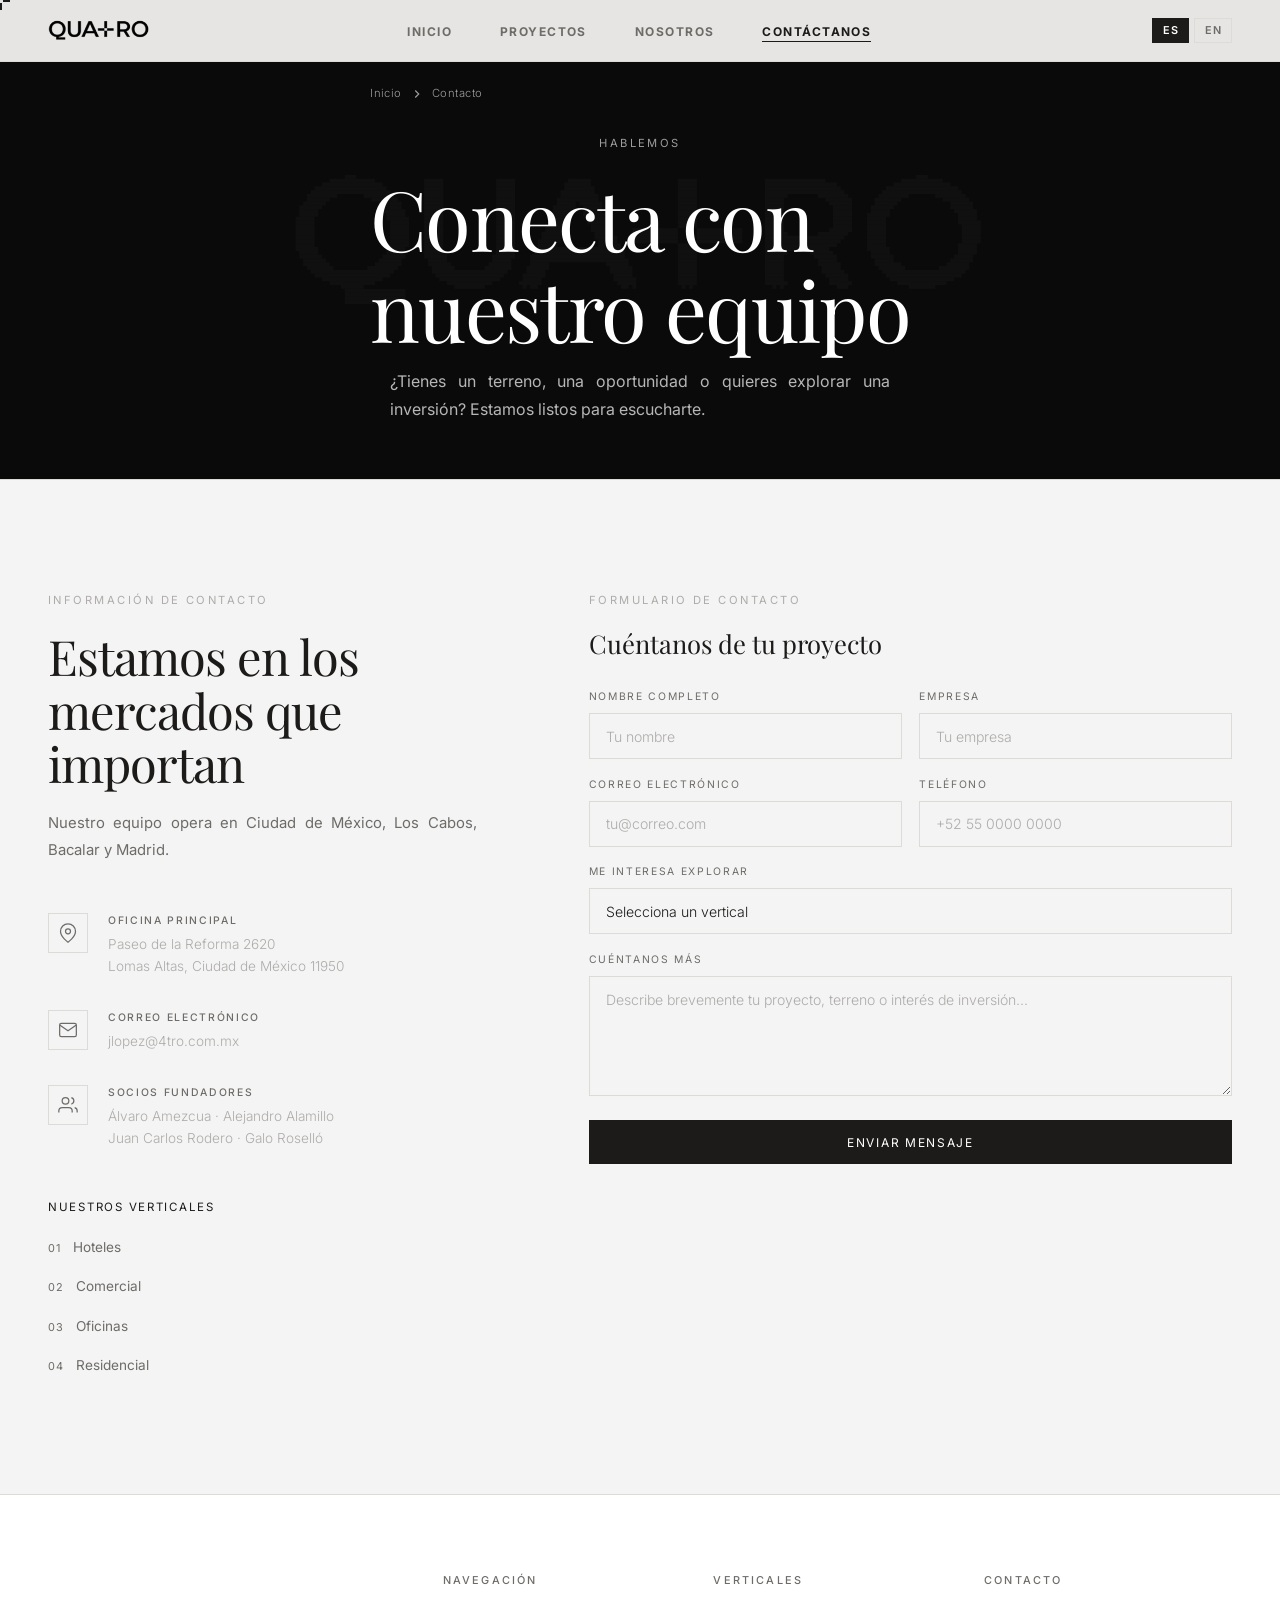
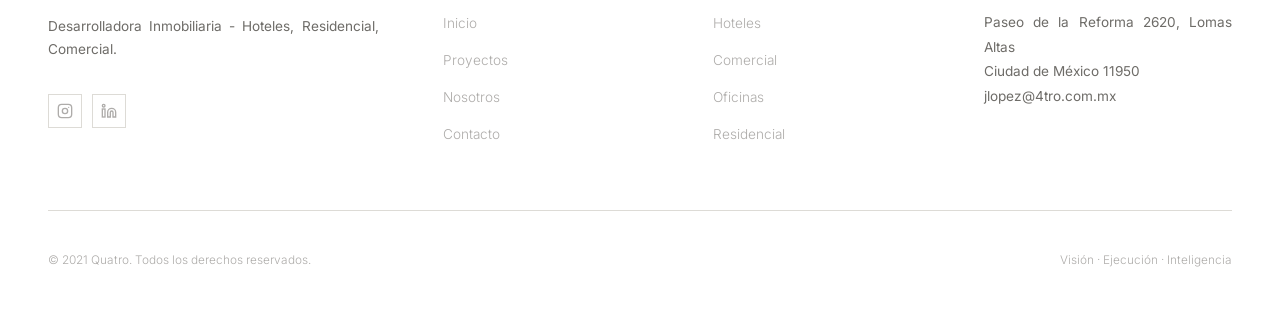
==== commit b5ca6a62: "Reducir aún más el logo de fondo en Contacto y quitar el círculo del cursor Co-Authored-By: Claude S" ====
--- a/contacto.html
+++ b/contacto.html
@@ -34,7 +34,7 @@
 
   <div class="page-hero" style="position:relative;padding:0;min-height:480px;display:flex;align-items:flex-end;background:#0a0a0a;">
     <div style="position:absolute;inset:0;z-index:0;display:flex;align-items:center;justify-content:center;">
-      <img src="images/logo-vector.svg" alt="" style="width:clamp(18rem,55vw,72rem);height:auto;opacity:0.06;filter:brightness(0) invert(1);" />
+      <img src="images/logo-vector.svg" alt="" style="width:clamp(18rem,55vw,72rem);height:auto;opacity:0.025;filter:brightness(0) invert(1);" />
     </div>
     <div class="container" style="position:relative;z-index:1;padding-bottom:3.5rem;">
       <div class="breadcrumb">
--- a/css/styles.css
+++ b/css/styles.css
@@ -45,14 +45,7 @@
   background-size: 100% 100%;
   transition: width 0.3s var(--ease), height 0.3s var(--ease);
 }
-#cursor-ring {
-  position: fixed; z-index: 10000; pointer-events: none;
-  width: 32px; height: 32px; border-radius: 50%;
-  border: 1px solid #fff;
-  mix-blend-mode: difference;
-  transform: translate(-50%,-50%);
-  transition: width 0.4s var(--ease), height 0.4s var(--ease), opacity 0.3s;
-}
+#cursor-ring { display: none; }
 #cursor-ring.expand { width: 52px; height: 52px; opacity: 0.5; }
 
 /* ===== TYPOGRAPHY ===== */
@@ -193,14 +186,6 @@
 .nav-links a:hover, .nav-links a.active { color: var(--text); }
 .nav-links a:hover::after, .nav-links a.active::after { width: 100%; }
 
-.nav-cta {
-  font-size: 0.7rem; font-weight: 400; letter-spacing: 0.14em;
-  text-transform: uppercase; color: var(--text);
-  border: 1px solid var(--border); padding: 0.55rem 1.3rem;
-  transition: all 0.3s var(--ease);
-}
-.nav-cta:hover { background: var(--text); color: var(--white); border-color: var(--text); }
-.nav-cta::after { display: none; }
 
 .lang-toggle { display: flex; align-items: center; gap: 0.3rem; margin-left: 1.5rem; }
 .lang-btn {
